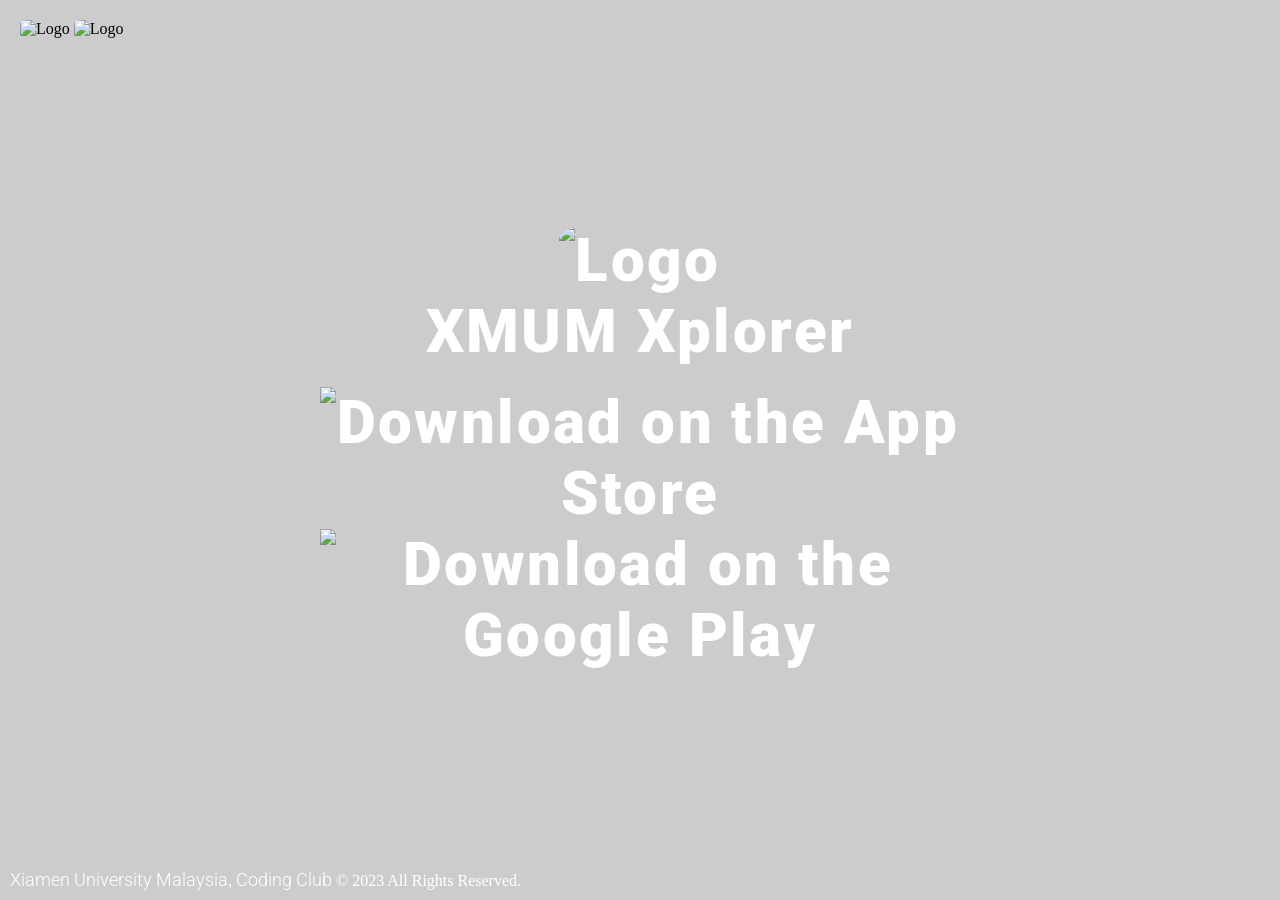
==== index.html @ 5f61244b "1.0.3" ====
<!DOCTYPE html>
<html lang="en">
<head>
    <meta charset="UTF-8">
    <meta name="viewport" content="width=device-width, initial-scale=1.0">
    <meta name="force-rendering" content="webkit"/>
    <meta http-equiv="X-UA-Compatible" content="IE=edge,chrome=1"/>
    <title>XMUM Xplorer | Xiamen University Malaysia Coding Club</title>
    <link rel="stylesheet" href="https://fonts.googleapis.com/css?family=Roboto:100,100i,300,300i,400,400i,500,500i,700,700i,900,900i%7COpen+Sans:400,300,300italic,400italic,600,700,600italic,700italic,800,800italic%7CPacifico" media="all">
    <link rel="apple-touch-icon" sizes="180x180" href="/apple-touch-icon.png">
<link rel="icon" type="image/png" sizes="32x32" href="/favicon-32x32.png">
<link rel="icon" type="image/png" sizes="16x16" href="/favicon-16x16.png">
<link rel="mask-icon" href="/safari-pinned-tab.svg" color="#5bbad5">
<script src="https://unpkg.com/mdui@1.0.0/dist/js/mdui.min.js"></script>
<link rel="stylesheet" href="https://unpkg.com/mdui@1.0.2/dist/css/mdui.min.css"/>
<meta name="msapplication-TileColor" content="#da532c">
<meta name="theme-color" content="#ffffff">
    <style>
        body {
            margin: 0;
            padding: 0;
            overflow: hidden;
        }

        video {
            position: fixed;
            top: 0;
            left: 0;
            width: 100%;
            height: 100%;
            object-fit: cover;
            z-index: -1;
        }

        .overlay {
            position: absolute;
            top: 0;
            left: 0;
            width: 100%;
            height: 100%;
            background: rgba(0, 0, 0, 0.2);
            z-index: 0;
        }

        #title {
            position: absolute;
            top: 25%;
            left: 50%;
            transform: translateX(-50%);
            font-size: 60px;
            background: white;
            background-clip: text;
            -webkit-background-clip: text;
            color: transparent;
            text-align: center;
            z-index: 1;
            font-weight: 900;
            font-family: "Roboto";
            letter-spacing: 0.04em;
        }

        #title #download {
            margin-top: 20px;
        }

        #logo {
            position: absolute;
            top: 20px;
            left: 20px;
            z-index: 1;
        }

        #logo img {
            max-height: 100px;
            border-radius: 20%;
        }

        #appicon {
            text-align: center;
            z-index: 1;
            max-width: 200px;
            border-radius: 20%;
        }

        #footer {
            position: absolute;
            bottom: 10px;
            left: 10px;
            z-index: 1;
            color: white;
        }
        #progress-container {
            position: fixed;
            top: 0;
            left: 0;
            width: 100%;
            height: 5px;
            background-color: #333;
            z-index: 9999;
        }

        #progress-bar {
            height: 100%;
            width: 0;
            background-color: #0077ff;
            transition: width 0.3s;
        }

        .download-button {
            height: 90px;
        }

        a {
            text-decoration: none;
            color: white;
            font-family: "Roboto";
            font-size: 18px;
            font-weight: 300;
        }

        #loading {
            position: fixed;
            top: 0;
            left: 0;
            width: 100%;
            height: 100%;
            z-index:9999;
            background-color: #333;
            display: flex;
            justify-content: center;
            align-items: center;
        }

        .spinner {
            width: 40px;
            height: 40px;
            border-radius: 50%;
            border: 5px solid #fff;
            border-top-color: transparent;
            animation: spin 1s ease-in-out infinite;
        }

        @keyframes spin {
            0% {
                transform: rotate(0deg);
            }
            100% {
                transform: rotate(360deg);
            }

        }

        @media (max-width: 768px) {
            #title {
                font-size: 30px;
            }

            #logo {
                display: flex;
                flex-direction: row;
                align-items: center;
                margin-bottom: 20px;
            }

            #logo img {
                max-height: 40px !important;
            }

            #privacy-link {
                font-size: 20px;
            }

            #appicon {
                max-width: 150px;
            }

            #download {
                margin-top: 10px;
            }

            .download-button {
                height: 60px;
                margin-top: 10px;
            }

            #footer {
                font-size: 12px;
            }

            a {
                font-size: 12px;
            }
        }

        .dialog {
            display: none;
            position: fixed;
            top: 0;
            left: 0;
            z-index: 9999;
            width: 100%;
            height: 100%;
            overflow: auto;
            background-color: rgba(0, 0, 0, 0.5);
            opacity: 0;
            transition: opacity 0.3s;
            justify-content: center;
            align-items: center;

        }

        .dialog__overlay {
            position: absolute;
            top: 0;
            left: 0;
            z-index: 1;
            width: 100%;
            height: 100%;
            background-color: rgba(0, 0, 0, 0.5);
        }

        .dialog__content {
            position: relative;
            z-index: 2;
            margin: 10% auto;
            padding: 20px;
            width: 80%;
            max-width: 500px;
            background: #fff;
            border-radius: 3px;
        }

        .dialog__header {
            margin-bottom: 20px;
        }

        .dialog__title {
            margin: 0;
            font-size: 30px;
            font-weight: 400;
        }

        .dialog__body {
            margin: 0;
            font-size: 16px;
            font-weight: 300;
        }

        .dialog__footer {
            margin-top: 20px;
        }

        .action {
            display: inline-block;
            padding: 0 20px;
            height: 40px;
            line-height: 40px;
            font-size: 14px;
            font-weight: 400;
            color: #fff;
            background: #0077ff;
            border-radius: 3px;
            cursor: pointer;
        }

        .action:hover {
            background: #0066cc;
        }

        .action:active {
            background: #0055aa;
        }

        .action + .action {
            margin-left: 10px;
        }

        @media (max-width: 768px) {
            .dialog__content {
                margin: 20px;
                padding: 10px;
                width: auto;
            }

            .dialog__title {
                font-size: 20px;
            }

            .dialog__body {
                font-size: 14px;
            }

            .action {
                height: 30px;
                line-height: 30px;
                font-size: 12px;
            }
        }


    </style>
</head>
<body>
    <div id="progress-container">
        <div id="progress-bar"></div>
    </div>
    <div id="loading">
        <div class="spinner">
            </div>
    </div>
    <video autoplay loop playsinline muted id="background-video" >
        <source src="https://cdn.discordapp.com/attachments/414226069713977348/1166367158369009704/1.mp4" type="video/mp4">
        Your browser does not support the video tag.
    </video>
    <div class="overlay"></div>
    <div id="logo">
        <img src="https://i.mji.rip/2023/10/24/eb3799ed6bc7e0260d7d9d4d59fea697.png" alt="Logo" style="max-height: 83px;">
        <img src="https://www.xmu.edu.my/_upload/tpl/08/9f/2207/template2207/htmlRes/xxde_022.png" alt="Logo">
    </div>
    <div id="title">
    <img id="appicon" src="https://i.mji.rip/2023/10/24/46d70b51f71d08b98a2f5e148af74d97.png" alt="Logo">
    <br>
        XMUM Xplorer
        <div id="download">
                <img class="download-button" src="https://i.mji.rip/2023/10/24/7ae7439926233d2243f535d3ba2e035b.png" alt="Download on the App Store" onclick="window.location.href='https://apps.apple.com/us/app/xmum-xplorer/id6467762211'" style="cursor: pointer;">
                <img class="download-button" src="https://i.mji.rip/2023/10/24/1dbc60dceaea08483d99d8ffe81730d6.png" alt="Download on the Google Play" onclick="window.location.href='https://raw.githubusercontent.com/MINISTRY-of-CODES/App-Publish/main/XMUM%20Xplorer%201.0.3.apk'" style="cursor: pointer;">
        </div>
    </div>
    <div id="footer">
        <a href="https://www.xmu.edu.my/" target="_blank">Xiamen University Malaysia</a>, <a href="https://www.mocd.cc" target="_blank">Coding Club</a> &copy; 2023 All Rights Reserved.
        <br>
    </div>

<!-- <div class="dialog" id="dialog">
    <div class="dialog__overlay"></div>
    <div class="dialog__content">
        <div class="dialog__header">
            <div class="dialog__title">XMUM Xplorer 1.0</div>
        </div>
        <div class="dialog__body">
            <p>这是第一个公开版本，处于公开测试阶段。以下为提前告知：</p>
            <p>1. FeedBack 反馈功能暂未开启</p>
            <p>2. 课程讨论区部分还有少许未完成部分</p>
            <div class="mdui-divider"></div>
            <p>This is the first public version, which is in the public test stage. The following is a pre-notification:</p>
            <p>1. The FeedBack function is not yet enabled</p>
            <p>2. There are still a few unfinished parts in the course discussion area</p>
        </div>
        <div class="dialog__footer">
            <button class="action" onclick="closeDialog()">OK</button>
        </div>
    </div>
</div> -->

    <script>

    function openDialog() {
        var dialog = document.getElementById('dialog');
        dialog.style.display = 'flex';
        setTimeout(() => {
            dialog.style.opacity = 1;
        }, 100);
    }
    function closeDialog() { 
        dialog.style.display = 'none';
    }

        function checkImagesLoaded() {
            const images = document.querySelectorAll('img');
            let loadedCount = 0;
            
            images.forEach((image) => {
                if (image.complete) {
                    console.log('image loaded');
                    loadedCount++;
                } else {
                    image.addEventListener('load', () => {
                        loadedCount++;
                        // 当所有图片都加载完毕时
                        if (loadedCount === images.length) {
                            document.body.style.overflow = 'auto';
                            document.getElementById('progress-container').style.display = 'none';
                            // 隐藏加载动画
                            document.getElementById('loading').style.display = 'none';
                            // 弹出对话框，点击按钮
                            // openDialog();
                        }
                    });
                }
            });
            
            if (loadedCount === 0) {
                document.body.style.overflow = 'auto';
                document.getElementById('progress-container').style.display = 'none';
                document.getElementById('loading').style.display = 'none';
                //openDialog();
            }
            if (loadedCount === images.length) {
                document.body.style.overflow = 'auto';
                document.getElementById('progress-container').style.display = 'none';
                document.getElementById('loading').style.display = 'none';
               //openDialog();
            }
        }

        // 在页面加载时运行图片加载检查
        window.addEventListener('load', checkImagesLoaded);

        // 其余 JavaScript 代码保持不变
        const video = document.getElementById('background-video');
        const progressBar = document.getElementById('progress-bar');

        video.addEventListener('loadedmetadata', function () {
            const duration = video.duration;
            progressBar.style.width = '100%';
            setTimeout(() => {
                progressBar.style.opacity = 0;
            }, 500);
        });
    </script>
</body>
</html>
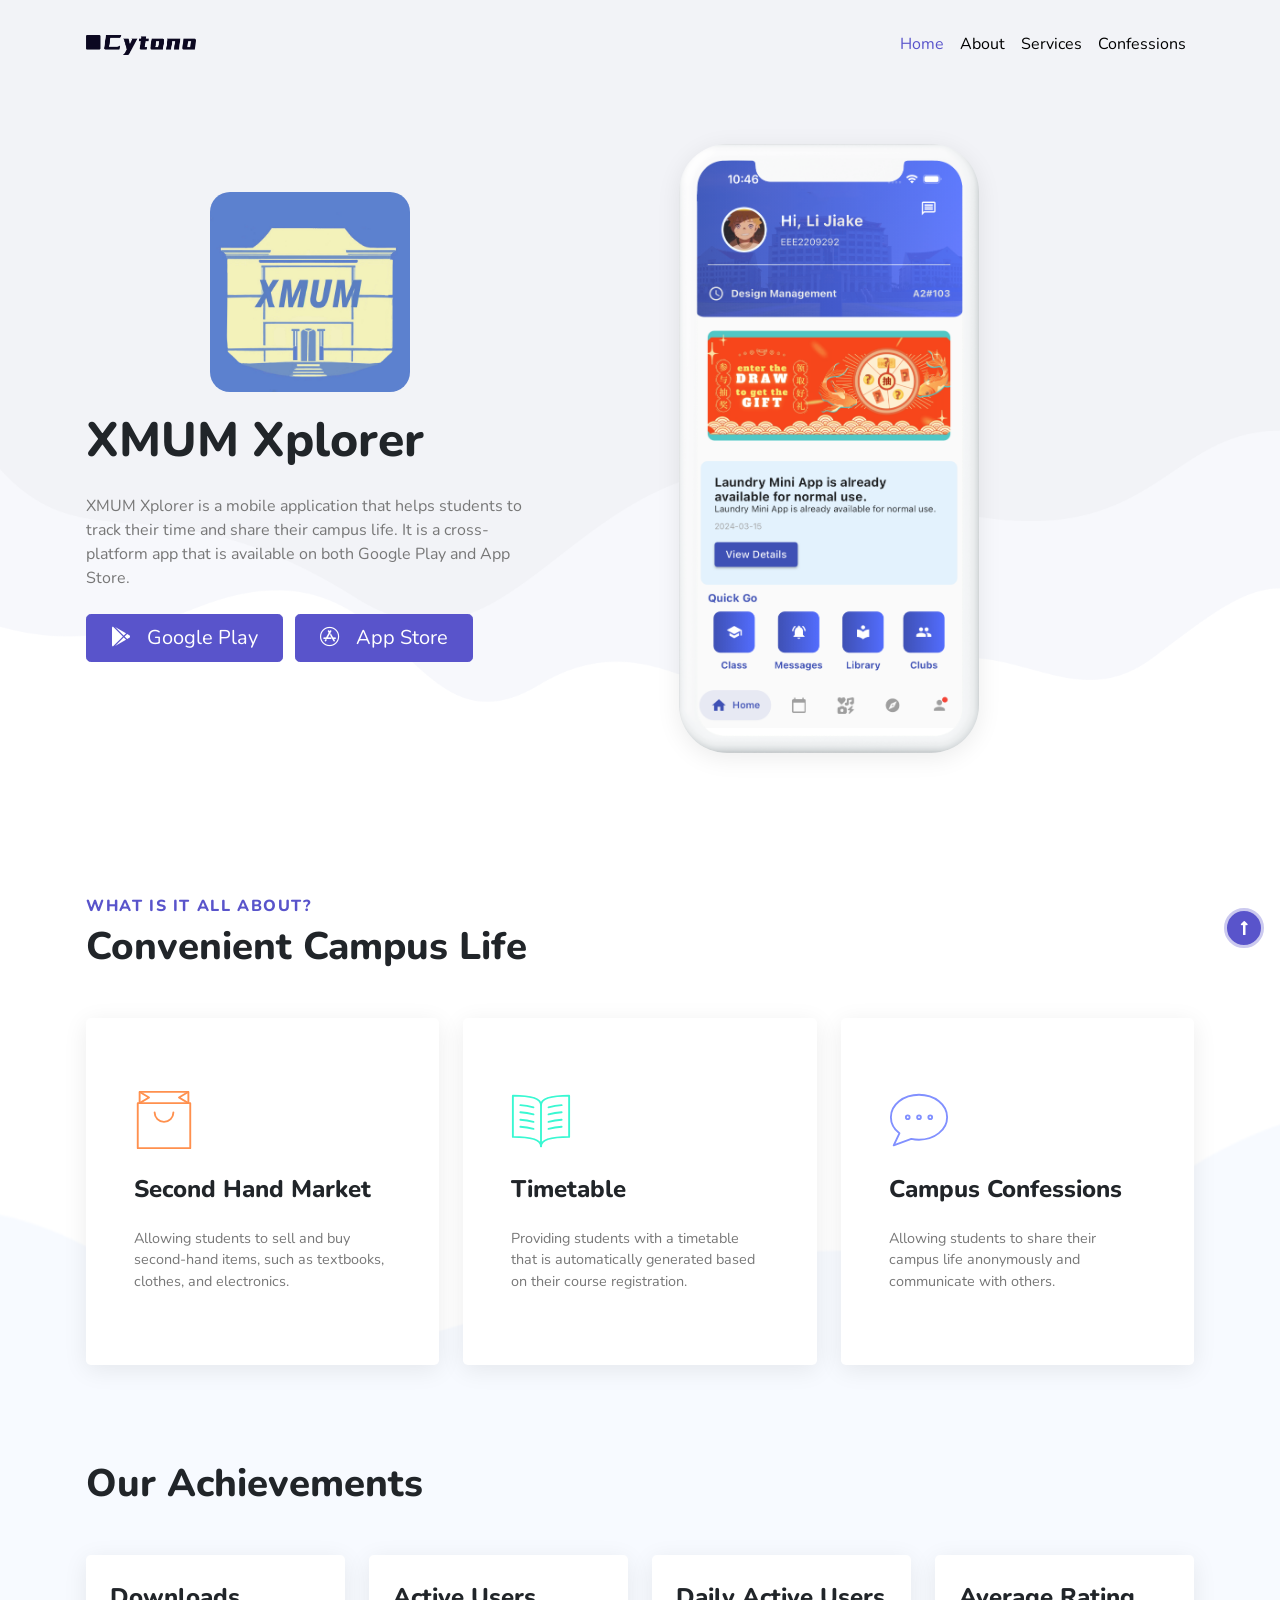
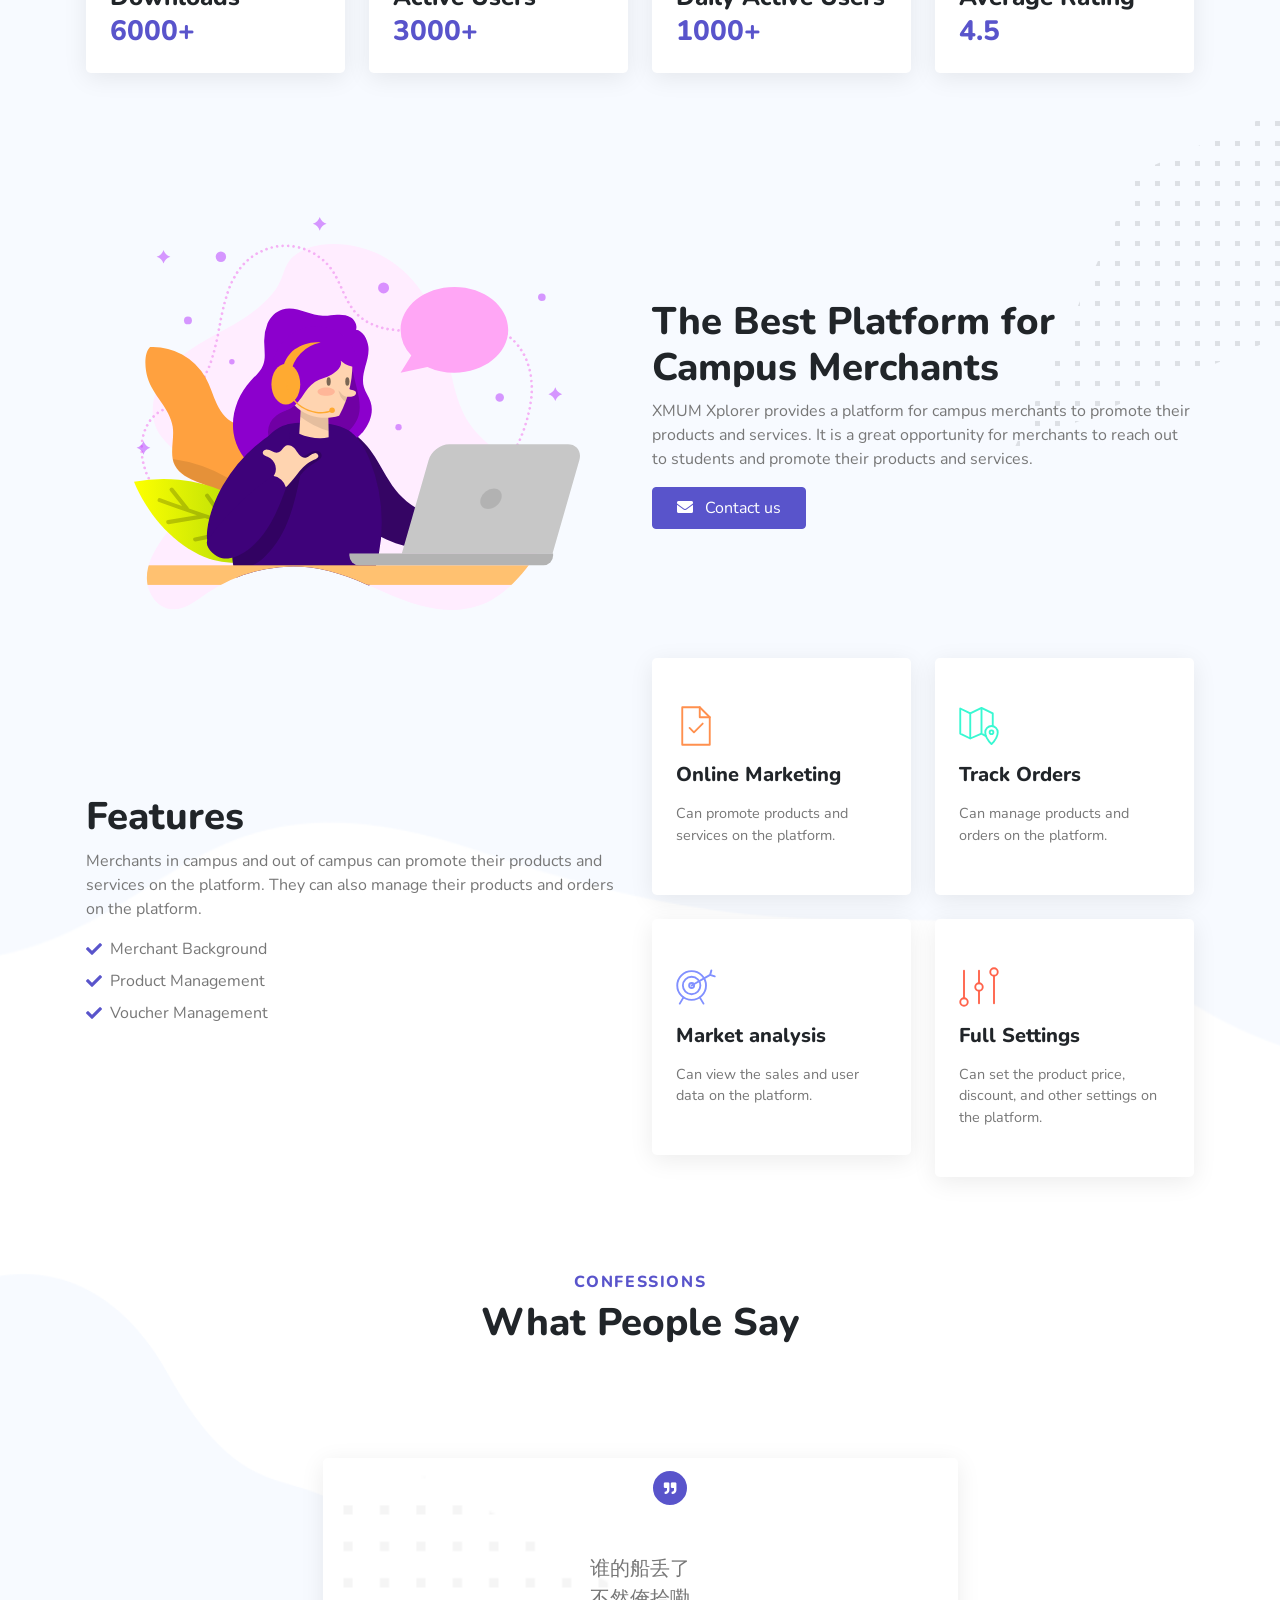
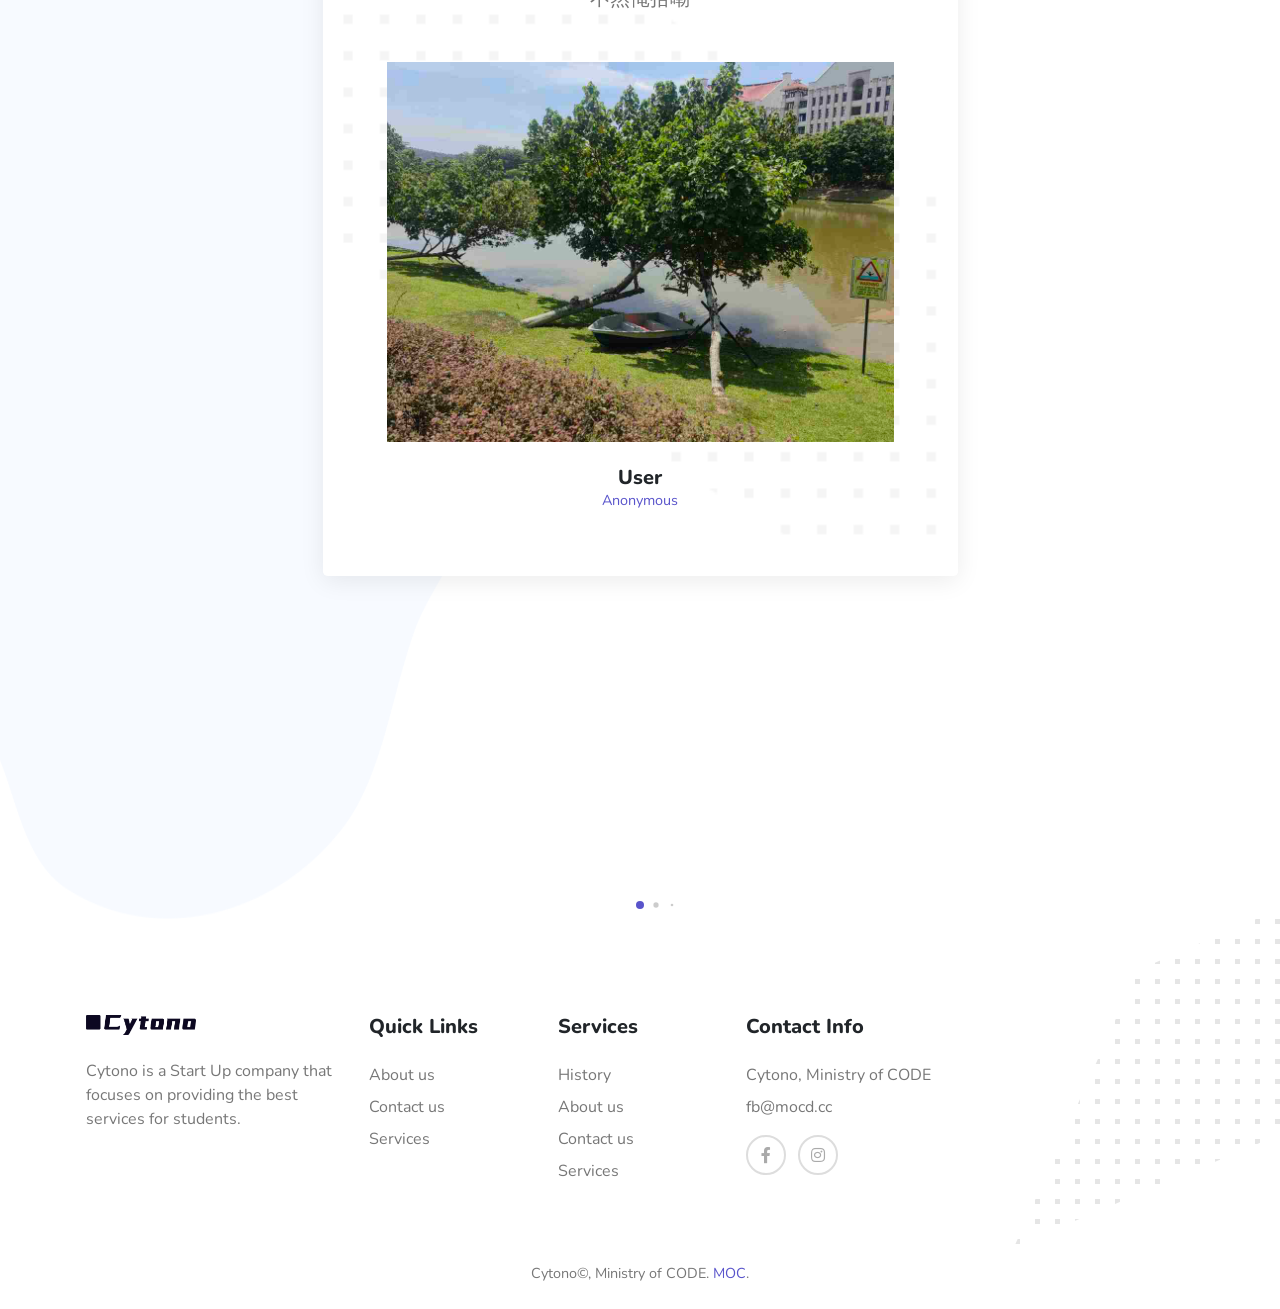
==== commit dd914186: "new" ====
--- a/index.html
+++ b/index.html
@@ -1,422 +1,438 @@
 <!DOCTYPE html>
-<html lang="en">
-<head>
-    <meta charset="UTF-8">
-    <meta name="viewport" content="width=device-width, initial-scale=1.0">
-    <meta name="force-rendering" content="webkit"/>
-    <meta http-equiv="X-UA-Compatible" content="IE=edge,chrome=1"/>
-    <title>XMUM Xplorer | Xiamen University Malaysia Coding Club</title>
-    <link rel="stylesheet" href="https://fonts.googleapis.com/css?family=Roboto:100,100i,300,300i,400,400i,500,500i,700,700i,900,900i%7COpen+Sans:400,300,300italic,400italic,600,700,600italic,700italic,800,800italic%7CPacifico" media="all">
-    <link rel="apple-touch-icon" sizes="180x180" href="/apple-touch-icon.png">
-<link rel="icon" type="image/png" sizes="32x32" href="/favicon-32x32.png">
-<link rel="icon" type="image/png" sizes="16x16" href="/favicon-16x16.png">
-<link rel="mask-icon" href="/safari-pinned-tab.svg" color="#5bbad5">
-<script src="https://unpkg.com/mdui@1.0.0/dist/js/mdui.min.js"></script>
-<link rel="stylesheet" href="https://unpkg.com/mdui@1.0.2/dist/css/mdui.min.css"/>
-<meta name="msapplication-TileColor" content="#da532c">
-<meta name="theme-color" content="#ffffff">
-    <style>
-        body {
-            margin: 0;
-            padding: 0;
-            overflow: hidden;
-        }
-
-        video {
-            position: fixed;
-            top: 0;
-            left: 0;
-            width: 100%;
-            height: 100%;
-            object-fit: cover;
-            z-index: -1;
-        }
-
-        .overlay {
-            position: absolute;
-            top: 0;
-            left: 0;
-            width: 100%;
-            height: 100%;
-            background: rgba(0, 0, 0, 0.2);
-            z-index: 0;
-        }
-
-        #title {
-            position: absolute;
-            top: 25%;
-            left: 50%;
-            transform: translateX(-50%);
-            font-size: 60px;
-            background: white;
-            background-clip: text;
-            -webkit-background-clip: text;
-            color: transparent;
-            text-align: center;
-            z-index: 1;
-            font-weight: 900;
-            font-family: "Roboto";
-            letter-spacing: 0.04em;
-        }
-
-        #title #download {
-            margin-top: 20px;
-        }
-
-        #logo {
-            position: absolute;
-            top: 20px;
-            left: 20px;
-            z-index: 1;
-        }
-
-        #logo img {
-            max-height: 100px;
-            border-radius: 20%;
-        }
-
-        #appicon {
-            text-align: center;
-            z-index: 1;
-            max-width: 200px;
-            border-radius: 20%;
-        }
-
-        #footer {
-            position: absolute;
-            bottom: 10px;
-            left: 10px;
-            z-index: 1;
-            color: white;
-        }
-        #progress-container {
-            position: fixed;
-            top: 0;
-            left: 0;
-            width: 100%;
-            height: 5px;
-            background-color: #333;
-            z-index: 9999;
-        }
-
-        #progress-bar {
-            height: 100%;
-            width: 0;
-            background-color: #0077ff;
-            transition: width 0.3s;
-        }
-
-        .download-button {
-            height: 90px;
-        }
-
-        a {
-            text-decoration: none;
-            color: white;
-            font-family: "Roboto";
-            font-size: 18px;
-            font-weight: 300;
-        }
-
-        #loading {
-            position: fixed;
-            top: 0;
-            left: 0;
-            width: 100%;
-            height: 100%;
-            z-index:9999;
-            background-color: #333;
-            display: flex;
-            justify-content: center;
-            align-items: center;
-        }
-
-        .spinner {
-            width: 40px;
-            height: 40px;
-            border-radius: 50%;
-            border: 5px solid #fff;
-            border-top-color: transparent;
-            animation: spin 1s ease-in-out infinite;
-        }
-
-        @keyframes spin {
-            0% {
-                transform: rotate(0deg);
-            }
-            100% {
-                transform: rotate(360deg);
-            }
-
-        }
-
-        @media (max-width: 768px) {
-            #title {
-                font-size: 30px;
-            }
-
-            #logo {
-                display: flex;
-                flex-direction: row;
-                align-items: center;
-                margin-bottom: 20px;
-            }
-
-            #logo img {
-                max-height: 40px !important;
-            }
-
-            #privacy-link {
-                font-size: 20px;
-            }
-
-            #appicon {
-                max-width: 150px;
-            }
-
-            #download {
-                margin-top: 10px;
-            }
-
-            .download-button {
-                height: 60px;
-                margin-top: 10px;
-            }
-
-            #footer {
-                font-size: 12px;
-            }
-
-            a {
-                font-size: 12px;
-            }
-        }
-
-        .dialog {
-            display: none;
-            position: fixed;
-            top: 0;
-            left: 0;
-            z-index: 9999;
-            width: 100%;
-            height: 100%;
-            overflow: auto;
-            background-color: rgba(0, 0, 0, 0.5);
-            opacity: 0;
-            transition: opacity 0.3s;
-            justify-content: center;
-            align-items: center;
-
-        }
-
-        .dialog__overlay {
-            position: absolute;
-            top: 0;
-            left: 0;
-            z-index: 1;
-            width: 100%;
-            height: 100%;
-            background-color: rgba(0, 0, 0, 0.5);
-        }
-
-        .dialog__content {
-            position: relative;
-            z-index: 2;
-            margin: 10% auto;
-            padding: 20px;
-            width: 80%;
-            max-width: 500px;
-            background: #fff;
-            border-radius: 3px;
-        }
-
-        .dialog__header {
-            margin-bottom: 20px;
-        }
-
-        .dialog__title {
-            margin: 0;
-            font-size: 30px;
-            font-weight: 400;
-        }
-
-        .dialog__body {
-            margin: 0;
-            font-size: 16px;
-            font-weight: 300;
-        }
-
-        .dialog__footer {
-            margin-top: 20px;
-        }
-
-        .action {
-            display: inline-block;
-            padding: 0 20px;
-            height: 40px;
-            line-height: 40px;
-            font-size: 14px;
-            font-weight: 400;
-            color: #fff;
-            background: #0077ff;
-            border-radius: 3px;
-            cursor: pointer;
-        }
-
-        .action:hover {
-            background: #0066cc;
-        }
-
-        .action:active {
-            background: #0055aa;
-        }
-
-        .action + .action {
-            margin-left: 10px;
-        }
-
-        @media (max-width: 768px) {
-            .dialog__content {
-                margin: 20px;
-                padding: 10px;
-                width: auto;
-            }
-
-            .dialog__title {
-                font-size: 20px;
-            }
-
-            .dialog__body {
-                font-size: 14px;
-            }
-
-            .action {
-                height: 30px;
-                line-height: 30px;
-                font-size: 12px;
-            }
-        }
-
-
-    </style>
-</head>
-<body>
-    <div id="progress-container">
-        <div id="progress-bar"></div>
-    </div>
-    <div id="loading">
-        <div class="spinner">
-            </div>
-    </div>
-    <video autoplay loop playsinline muted id="background-video" >
-        <source src="https://cdn.discordapp.com/attachments/414226069713977348/1166367158369009704/1.mp4" type="video/mp4">
-        Your browser does not support the video tag.
-    </video>
-    <div class="overlay"></div>
-    <div id="logo">
-        <img src="https://i.mji.rip/2023/10/24/eb3799ed6bc7e0260d7d9d4d59fea697.png" alt="Logo" style="max-height: 83px;">
-        <img src="https://www.xmu.edu.my/_upload/tpl/08/9f/2207/template2207/htmlRes/xxde_022.png" alt="Logo">
-    </div>
-    <div id="title">
-    <img id="appicon" src="https://i.mji.rip/2023/10/24/46d70b51f71d08b98a2f5e148af74d97.png" alt="Logo">
-    <br>
-        XMUM Xplorer
-        <div id="download">
-                <img class="download-button" src="https://i.mji.rip/2023/10/24/7ae7439926233d2243f535d3ba2e035b.png" alt="Download on the App Store" onclick="window.location.href='https://apps.apple.com/us/app/xmum-xplorer/id6467762211'" style="cursor: pointer;">
-                <img class="download-button" src="https://i.mji.rip/2023/10/24/1dbc60dceaea08483d99d8ffe81730d6.png" alt="Download on the Google Play" onclick="window.location.href='https://raw.githubusercontent.com/MINISTRY-of-CODES/App-Publish/main/XMUM%20Xplorer%201.0.3.apk'" style="cursor: pointer;">
-        </div>
-    </div>
-    <div id="footer">
-        <a href="https://www.xmu.edu.my/" target="_blank">Xiamen University Malaysia</a>, <a href="https://www.mocd.cc" target="_blank">Coding Club</a> &copy; 2023 All Rights Reserved.
-        <br>
-    </div>
-
-<!-- <div class="dialog" id="dialog">
-    <div class="dialog__overlay"></div>
-    <div class="dialog__content">
-        <div class="dialog__header">
-            <div class="dialog__title">XMUM Xplorer 1.0</div>
-        </div>
-        <div class="dialog__body">
-            <p>这是第一个公开版本，处于公开测试阶段。以下为提前告知：</p>
-            <p>1. FeedBack 反馈功能暂未开启</p>
-            <p>2. 课程讨论区部分还有少许未完成部分</p>
-            <div class="mdui-divider"></div>
-            <p>This is the first public version, which is in the public test stage. The following is a pre-notification:</p>
-            <p>1. The FeedBack function is not yet enabled</p>
-            <p>2. There are still a few unfinished parts in the course discussion area</p>
-        </div>
-        <div class="dialog__footer">
-            <button class="action" onclick="closeDialog()">OK</button>
-        </div>
-    </div>
-</div> -->
-
+<html>
+  <head>
+    <meta charset="utf-8">
+    <meta http-equiv="X-UA-Compatible" content="IE=edge">
+    <title>Nova | Bootstrap app landing</title>
+    <meta name="description" content="">
+    <meta name="viewport" content="width=device-width, initial-scale=1">
+    <meta name="robots" content="all,follow">
+    <!-- Swiper slider-->
+    <link rel="stylesheet" href="vendor/swiper/swiper-bundle.min.css">
+    <!-- Modal Video-->
+    <link rel="stylesheet" href="vendor/modal-video/css/modal-video.min.css">
+    <!-- Google fonts-->
+    <link rel="stylesheet" href="https://fonts.googleapis.com/css?family=Nunito:400,600,800&amp;display=swap">
+    <!-- Device Mockup-->
+    <link rel="stylesheet" href="css/device-mockups.css">
+    <!-- theme stylesheet-->
+    <link rel="stylesheet" href="css/style.default.css" id="theme-stylesheet">
+    <!-- Custom stylesheet - for your changes-->
+    <link rel="stylesheet" href="css/custom.css">
+    <!-- Favicon-->
+    <link rel="shortcut icon" href="img/favicon.png">
+  </head>
+  <body>
+    <!-- navbar-->
+    <header class="header">
+      <nav class="navbar navbar-light navbar-expand-lg fixed-top" id="navbar">
+        <div class="container"><a class="navbar-brand" href="index.html"><img src="images/cytono_logo.png" alt="" width="110"></a>
+          <button class="navbar-toggler navbar-toggler-end" type="button" data-bs-toggle="collapse" data-bs-target="#navbarSupportedContent" aria-controls="navbarSupportedContent" aria-expanded="false" aria-label="Toggle navigation"><i class="fas fa-bars"></i></button>
+          <div class="collapse navbar-collapse" id="navbarSupportedContent">
+            <ul class="navbar-nav ms-auto">
+              <li class="nav-item"><a class="nav-link link-scroll active" href="#hero">Home <span class="sr-only">(current)</span></a></li>
+              <li class="nav-item"><a class="nav-link link-scroll" href="#about">About</a></li>
+              <li class="nav-item"><a class="nav-link link-scroll" href="#services">Services</a></li>
+              <li class="nav-item"><a class="nav-link link-scroll" href="#confessions">
+                Confessions
+              </a></li>
+            </ul>
+          </div>
+        </div>
+      </nav>
+    </header>
+    <!-- Hero Section-->
+    <section class="hero bg-top py-5" id="hero" style="background: url(img/banner-4.png) no-repeat; background-size: 100% 80%">
+      <div class="container py-5">
+        <div class="row py-5">
+          <div class="col-lg-5 py-5">
+            <div class="text-center" style="margin-bottom: 20px;">
+              <img class="img-fluid" src="images/logo.png" alt="" style="border-radius: 10%; max-width: 200px;">
+            </div>
+            <h1>XMUM Xplorer</h1>
+            <p class="my-4 text-muted">
+              XMUM Xplorer is a mobile application that helps students to track their time and share their campus life. It is a cross-platform app that is available on both Google Play and App Store.
+            </p>
+            <ul class="list-inline mb-0">
+              <li class="list-inline-item mb-2 mb-lg-0"><a class="btn btn-primary btn-lg px-4" href="https://play.google.com/store/apps/details?id=app.xmum.xplorer.xmum_xplorer"> <i class="fab fa-google-play me-3"></i>Google Play</a></li>
+              <li class="list-inline-item"><a class="btn btn-primary btn-lg px-4" href="https://apps.apple.com/us/app/xmum-xplorer/id6467762211"> <i class="fab fa-app-store me-3"></i>App Store</a></li>
+            </ul>
+          </div>
+          <div class="col-lg-6 ml-auto">
+            <div class="device-wrapper mx-auto">
+              <div class="device shadow" data-device="iPhoneX" data-orientation="portrait" data-color="black">
+                <div class="screen"><img class="img-fluid" src="images/screen.png" alt=""></div>
+              </div>
+            </div>
+          </div>
+        </div>
+      </div>
+    </section>
+    <section class="bg-center py-0" id="about" style="background: url(img/service-bg.svg) no-repeat; background-size: cover">
+      <section class="about py-0">
+        <div class="container">
+          <p class="h6 text-uppercase text-primary">What is it all about?</p>
+          <h2 class="mb-5">
+            Convenient Campus Life 
+          </h2>
+          <div class="row pb-5 gy-4">
+            <div class="col-lg-4 col-md-6">
+              <!-- Services Item-->
+              <div class="card border-0 shadow rounded-lg py-4 text-start">
+                <div class="card-body p-5">
+                  <svg class="svg-icon svg-icon-light" style="width:60px;height:60px;color:#ff904e">
+                    <use xlink:href="#retail-bag-1"> </use>
+                  </svg>
+                  <h3 class="h4 my-4">
+                    Second Hand Market
+                  </h3>
+                  <p class="text-sm text-muted mb-0">
+                    Allowing students to sell and buy second-hand items, such as textbooks, clothes, and electronics.
+                  </p>
+                </div>
+              </div>
+            </div>
+            <div class="col-lg-4 col-md-6">
+              <!-- Services Item-->
+              <div class="card border-0 shadow rounded-lg py-4 text-start">
+                <div class="card-body p-5">
+                  <svg class="svg-icon svg-icon-light" style="width:60px;height:60px;color:#39f8d2">
+                    <use xlink:href="#news-1"> </use>
+                  </svg>
+                  <h3 class="h4 my-4">
+                    Timetable
+                  </h3>
+                  <p class="text-sm text-muted mb-0">
+                    Providing students with a timetable that is automatically generated based on their course registration.
+                  </p>
+                </div>
+              </div>
+            </div>
+            <div class="col-lg-4 col-md-6">
+              <!-- Services Item-->
+              <div class="card border-0 shadow rounded-lg py-4 text-start">
+                <div class="card-body p-5">
+                  <svg class="svg-icon svg-icon-light" style="width:60px;height:60px;color:#8190ff">
+                    <use xlink:href="#chat-bubble-1"> </use>
+                  </svg>
+                  <h3 class="h4 my-4">
+                    Campus Confessions
+                  </h3>
+                  <p class="text-sm text-muted mb-0">
+                    Allowing students to share their campus life anonymously and communicate with others.
+                  </p>
+                </div>
+              </div>
+            </div>
+          </div>
+        </div>
+      </section>
+      <!-- 下载量和使用人数 -->
+      <section id="users-data" class="py-5">
+        <!-- 四个卡片 -->
+        <div class="container">
+          <h2 class="mb-5">
+            Our Achievements
+          </h2>
+          <div class="row">
+            <div class="col-lg-3 col-md-6">
+              <div class="card border-0 shadow rounded-lg text-start">
+                <div class="card-body p-4">
+                  <h3 class="h4 my-1">
+                    Downloads
+                  </h3>
+                  <h3 class="mb-0 text-primary">
+                    6000+
+                  </h3>
+                </div>
+              </div>
+            </div>
+            <div class="col-lg-3 col-md-6">
+              <div class="card border-0 shadow rounded-lg text-start">
+                <div class="card-body p-4">
+                  <h3 class="h4 my-1">
+                    Active Users
+                  </h3>
+                  <h3 class="mb-0 text-primary">
+                    3000+
+                  </h3>
+                </div>
+              </div>
+            </div>
+            <div class="col-lg-3 col-md-6">
+              <div class="card border-0 shadow rounded-lg text-start">
+                <div class="card-body p-4">
+                  <h3 class="h4 my-1">
+                    Daily Active Users
+                  </h3>
+                  <h3 class="mb-0 text-primary">
+                    1000+
+                  </h3>
+                </div>
+              </div>
+            </div>
+            <div class="col-lg-3 col-md-6">
+              <div class="card border-0 shadow rounded-lg text-start">
+                <div class="card-body p-4">
+                  <h3 class="h4 my-1">
+                    Average Rating
+                  </h3>
+                  <h3 class="mb-0 text-primary">
+                    4.5
+                  </h3>
+                </div>
+              </div>
+            </div>
+          </div>  
+          </div>
+      </section>
+      <section class="with-pattern-1 py-5" id="services">
+        <div class="container py-5">
+          <div class="row align-items-center mb-5 gy-5">
+            <div class="col-lg-6"><img class="img-fluid w-100 px-lg-5" src="img/objects.svg" alt=""></div>
+            <div class="col-lg-6">
+              <h2>
+                The Best Platform for Campus Merchants
+              </h2>
+              <p class="text-muted">
+                XMUM Xplorer provides a platform for campus merchants to promote their products and services. It is a great opportunity for merchants to reach out to students and promote their products and services.
+              </p>
+              <!-- 跳转到邮件 -->
+              <button class="btn btn-primary" type="button" onclick="location.href='mailto:fb@mocd.cc'">
+                <i class="fas fa-envelope me-2"></i>
+                Contact us
+              </button>
+            </div>
+          </div>
+          <div class="row align-items-center gy-5">
+            <div class="col-lg-6">
+              <h2>
+                Features
+              </h2>
+              <p class="text-muted">
+                <!-- 商家的 -->
+                Merchants in campus and out of campus can promote their products and services on the platform. They can also manage their products and orders on the platform.
+              </p>
+              <ul class="list-check">
+                <li class="text-muted mb-2">
+                  Merchant Background
+                </li>
+                <li class="text-muted mb-2">
+                  Product Management
+                </li>
+                <li class="text-muted mb-2">
+                  Voucher Management
+                </li>
+              </ul>
+            </div>
+            <div class="col-lg-6">
+              <div class="row gy-4">
+                <div class="col-lg-6 col-sm-6">
+                  <!-- Services Item-->
+                  <div class="card border-0 shadow rounded-lg text-start px-2">
+                    <div class="card-body px py-5">
+                      <svg class="svg-icon" style="width:40px;height:40px;color:#ff904e">
+                        <use xlink:href="#document-saved-1"> </use>
+                      </svg>
+                      <h3 class="h5 my-3">Online Marketing</h3>
+                      <p class="text-sm mb-0 text-muted">
+                        Can promote products and services on the platform.
+                      </p>
+                    </div>
+                  </div>
+                </div>
+                <div class="col-lg-6 col-sm-6">
+                  <!-- Services Item-->
+                  <div class="card border-0 shadow rounded-lg text-start px-2">
+                    <div class="card-body px py-5">
+                      <svg class="svg-icon" style="width:40px;height:40px;color:#39f8d2">
+                        <use xlink:href="#map-marker-1"> </use>
+                      </svg>
+                      <h3 class="h5 my-3">Track Orders</h3>
+                      <p class="text-sm mb-0 text-muted">
+                        Can manage products and orders on the platform.
+                      </p>
+                    </div>
+                  </div>
+                </div>
+                <div class="col-lg-6 col-sm-6">
+                  <!-- Services Item-->
+                  <div class="card border-0 shadow rounded-lg text-start px-2">
+                    <div class="card-body px py-5">
+                      <svg class="svg-icon" style="width:40px;height:40px;color:#8190ff">
+                        <use xlink:href="#arrow-target-1"> </use>
+                      </svg>
+                      <h3 class="h5 my-3">Market analysis</h3>
+                      <p class="text-sm mb-0 text-muted">
+                        Can view the sales and user data on the platform.
+                      </p>
+                    </div>
+                  </div>
+                </div>
+                <div class="col-lg-6 col-sm-6">
+                  <!-- Services Item-->
+                  <div class="card border-0 shadow rounded-lg text-start px-2">
+                    <div class="card-body px py-5">
+                      <svg class="svg-icon" style="width:40px;height:40px;color:#ff634b">
+                        <use xlink:href="#sorting-1"> </use>
+                      </svg>
+                      <h3 class="h5 my-3">Full Settings</h3>
+                      <p class="text-sm mb-0 text-muted">
+                        Can set the product price, discount, and other settings on the platform.
+                      </p>
+                    </div>
+                  </div>
+                </div>
+              </div>
+            </div>
+          </div>
+        </div>
+      </section>
+    </section>
+    <section class="p-0" id="confessions" style="background: url(img/testimonials-bg.png) no-repeat; background-size: 40% 100%; background-position: left center">
+      <div class="container text-center">
+        <p class="h6 text-uppercase text-primary">
+          Confessions
+        </p>
+        <h2 class="mb-5">
+          What People Say
+        </h2>
+        <div class="row">
+          <div class="col-lg-8 mx-auto">
+            <div class="swiper testimonials-slider">
+              <div class="swiper-wrapper">
+                <div class="swiper-slide h-auto">
+                  <div class="mx-3 mx-lg-5 my-5 pt-3">
+                    <div class="card shadow rounded-lg px-4 py-5 px-lg-5 with-pattern bg-white border-0">
+                      <div class="card-body index-forward pt-5 rounded-lg">
+                        <div class="testimonial-img"><img class="rounded-circle" src="https://encrypted-tbn0.gstatic.com/images?q=tbn:ANd9GcSXcDUUbMnIpUuQjtdp9uqnfHLFBHKuK1zroke6_ASTbcWwGv13INFWADh7OPMkO_amAlQ&usqp=CAU" alt="" width="100"/></div>
+                        <p class="lead text-muted mb-5">
+                          谁的船丢了<br> 不然俺拾嘞
+                        </p>
+                        <img src="images/confession1.jpg" alt="" class="mb-4" style="width: 100%;">
+                        <h5 class="mb-0">User</h5>
+                        <p class="text-primary mb-0 text-sm">
+                          Anonymous
+                        </p>
+                      </div>
+                    </div>
+                  </div>
+                </div>
+                <div class="swiper-slide h-auto">
+                  <div class="mx-3 mx-lg-5 my-5 pt-3">
+                    <div class="card shadow rounded-lg px-4 py-5 px-lg-5 with-pattern bg-white border-0">
+                      <div class="card-body index-forward pt-5 rounded-lg">
+                        <div class="testimonial-img"><img class="rounded-circle" src="https://encrypted-tbn0.gstatic.com/images?q=tbn:ANd9GcSXcDUUbMnIpUuQjtdp9uqnfHLFBHKuK1zroke6_ASTbcWwGv13INFWADh7OPMkO_amAlQ&usqp=CAU" alt="" width="100"/></div>
+                        <p class="lead text-muted mb-5">
+                          可爱捏 (看保安上下班心情好好
+                        </p>
+                        <img src="images/confession2.jpg" alt="" class="mb-4" style="width: 100%;">
+                        <h5 class="mb-0">
+                          User
+                        </h5>
+                        <p class="text-primary mb-0 text-sm">
+                          Anonymous
+                        </p>
+                      </div>
+                    </div>
+                  </div>
+                </div>
+                <div class="swiper-slide h-auto">
+                  <div class="mx-3 mx-lg-5 my-5 pt-3">
+                    <div class="card shadow rounded-lg px-4 py-5 px-lg-5 with-pattern bg-white border-0">
+                      <div class="card-body index-forward pt-5 rounded-lg">
+                        <div class="testimonial-img"><img class="rounded-circle" src="https://encrypted-tbn0.gstatic.com/images?q=tbn:ANd9GcSXcDUUbMnIpUuQjtdp9uqnfHLFBHKuK1zroke6_ASTbcWwGv13INFWADh7OPMkO_amAlQ&usqp=CAU" alt="" width="100"/></div>
+                        <p class="lead text-muted mb-5">
+                          哇靠 这是哪组cs 做的啊 真的是造福人群 爱了 祝他们人人 4.0
+                        </p>
+                        <img src="images/confession3.jpg" alt="" class="mb-4" style="width: 100%;">
+                        <h5 class="mb-0">
+                          User
+                        </h5>
+                        <p class="text-primary mb-0 text-sm">
+                          Anonymous
+                        </p>
+                      </div>
+                    </div>
+                  </div>
+                </div>
+              </div>
+              <div class="swiper-pagination"></div>
+            </div>
+          </div>
+        </div>
+      </div>
+    </section><a class="scroll-top-btn" id="scrollTop" href="#!"><i class="fas fa-long-arrow-alt-up"></i></a>
+    <footer class="with-pattern-1 position-relative pt-5">
+      <div class="container py-5">
+        <div class="row gy-4">
+          <div class="col-lg-3"><img class="mb-4" src="images/cytono_logo.png" alt="" width="110">
+            <p class="text-muted">
+              Cytono is a Start Up company that focuses on providing the best services for students.
+            </p>
+          </div>
+          <div class="col-lg-2">
+            <h2 class="h5 mb-4">Quick Links</h2>
+            <div class="d-flex">
+              <ul class="list-unstyled d-inline-block me-4 mb-0">
+                <li class="mb-2"><a class="footer-link" href="https://www.cytono.com">About us</a></li>
+                <li class="mb-2"><a class="footer-link" href="mailto:fb@mocd.cc">Contact us</a></li>
+                <li class="mb-2"><a class="footer-link" href="#!">Services</a></li>
+              </ul>
+            </div>
+          </div>
+          <div class="col-lg-2">
+            <h2 class="h5 mb-4">Services</h2>
+            <div class="d-flex">
+              <ul class="list-unstyled me-4 mb-0">
+                <li class="mb-2"><a class="footer-link" href="#!">History</a></li>
+                <li class="mb-2"><a class="footer-link" href="#!">About us</a></li>
+                <li class="mb-2"><a class="footer-link" href="#!">Contact us</a></li>
+                <li class="mb-2"><a class="footer-link" href="#!">Services</a></li>
+              </ul>
+            </div>
+          </div>
+          <div class="col-lg-5">
+            <h2 class="h5 mb-4">Contact Info</h2>
+            <ul class="list-unstyled me-4 mb-3">
+              <li class="mb-2 text-muted">Cytono, Ministry of CODE</li>
+              <li class="mb-2"><a class="footer-link" href="mailto:fb@mocd.cc">
+                fb@mocd.cc
+              </a></li>
+            </ul>
+            <ul class="list-inline mb-0">
+              <li class="list-inline-item"><a class="social-link" href="https://www.facebook.com/xmum.coding.club"><i class="fab fa-facebook-f"></i></a></li>
+              <li class="list-inline-item"><a class="social-link" href="https://www.instagram.com/xmum_codingclub/"><i class="fab fa-instagram"></i></a></li>
+            </ul>
+          </div>
+        </div>
+      </div>
+      <div class="copyrights">       
+        <div class="container text-center py-4">
+          <p class="mb-0 text-muted text-sm">Cytono&copy;, Ministry of CODE. <a target="_blank" href="https://www.mocd.cc">MOC</a>.</p>
+        </div>
+      </div>
+    </footer>
+    <!-- JavaScript files-->
+    <script src="vendor/bootstrap/js/bootstrap.bundle.min.js"></script>
+    <script src="vendor/swiper/swiper-bundle.min.js"></script>
+    <script src="vendor/modal-video/js/modal-video.js"></script>
+    <script src="js/front.js"></script>
     <script>
-
-    function openDialog() {
-        var dialog = document.getElementById('dialog');
-        dialog.style.display = 'flex';
-        setTimeout(() => {
-            dialog.style.opacity = 1;
-        }, 100);
-    }
-    function closeDialog() { 
-        dialog.style.display = 'none';
-    }
-
-        function checkImagesLoaded() {
-            const images = document.querySelectorAll('img');
-            let loadedCount = 0;
-            
-            images.forEach((image) => {
-                if (image.complete) {
-                    console.log('image loaded');
-                    loadedCount++;
-                } else {
-                    image.addEventListener('load', () => {
-                        loadedCount++;
-                        // 当所有图片都加载完毕时
-                        if (loadedCount === images.length) {
-                            document.body.style.overflow = 'auto';
-                            document.getElementById('progress-container').style.display = 'none';
-                            // 隐藏加载动画
-                            document.getElementById('loading').style.display = 'none';
-                            // 弹出对话框，点击按钮
-                            // openDialog();
-                        }
-                    });
-                }
-            });
-            
-            if (loadedCount === 0) {
-                document.body.style.overflow = 'auto';
-                document.getElementById('progress-container').style.display = 'none';
-                document.getElementById('loading').style.display = 'none';
-                //openDialog();
-            }
-            if (loadedCount === images.length) {
-                document.body.style.overflow = 'auto';
-                document.getElementById('progress-container').style.display = 'none';
-                document.getElementById('loading').style.display = 'none';
-               //openDialog();
-            }
-        }
-
-        // 在页面加载时运行图片加载检查
-        window.addEventListener('load', checkImagesLoaded);
-
-        // 其余 JavaScript 代码保持不变
-        const video = document.getElementById('background-video');
-        const progressBar = document.getElementById('progress-bar');
-
-        video.addEventListener('loadedmetadata', function () {
-            const duration = video.duration;
-            progressBar.style.width = '100%';
-            setTimeout(() => {
-                progressBar.style.opacity = 0;
-            }, 500);
-        });
+      function injectSvgSprite(path) {
+          var ajax = new XMLHttpRequest();
+          ajax.open("GET", path, true);
+          ajax.send();
+          ajax.onload = function(e) {
+          var div = document.createElement("div");
+          div.className = 'd-none';
+          div.innerHTML = ajax.responseText;
+          document.body.insertBefore(div, document.body.childNodes[0]);
+          }
+      }
+      injectSvgSprite('icons/orion-svg-sprite.svg'); 
+      
     </script>
-</body>
-</html>
+    <link rel="stylesheet" href="https://use.fontawesome.com/releases/v5.7.1/css/all.css" integrity="sha384-fnmOCqbTlWIlj8LyTjo7mOUStjsKC4pOpQbqyi7RrhN7udi9RwhKkMHpvLbHG9Sr" crossorigin="anonymous">
+  </body>
+</html>
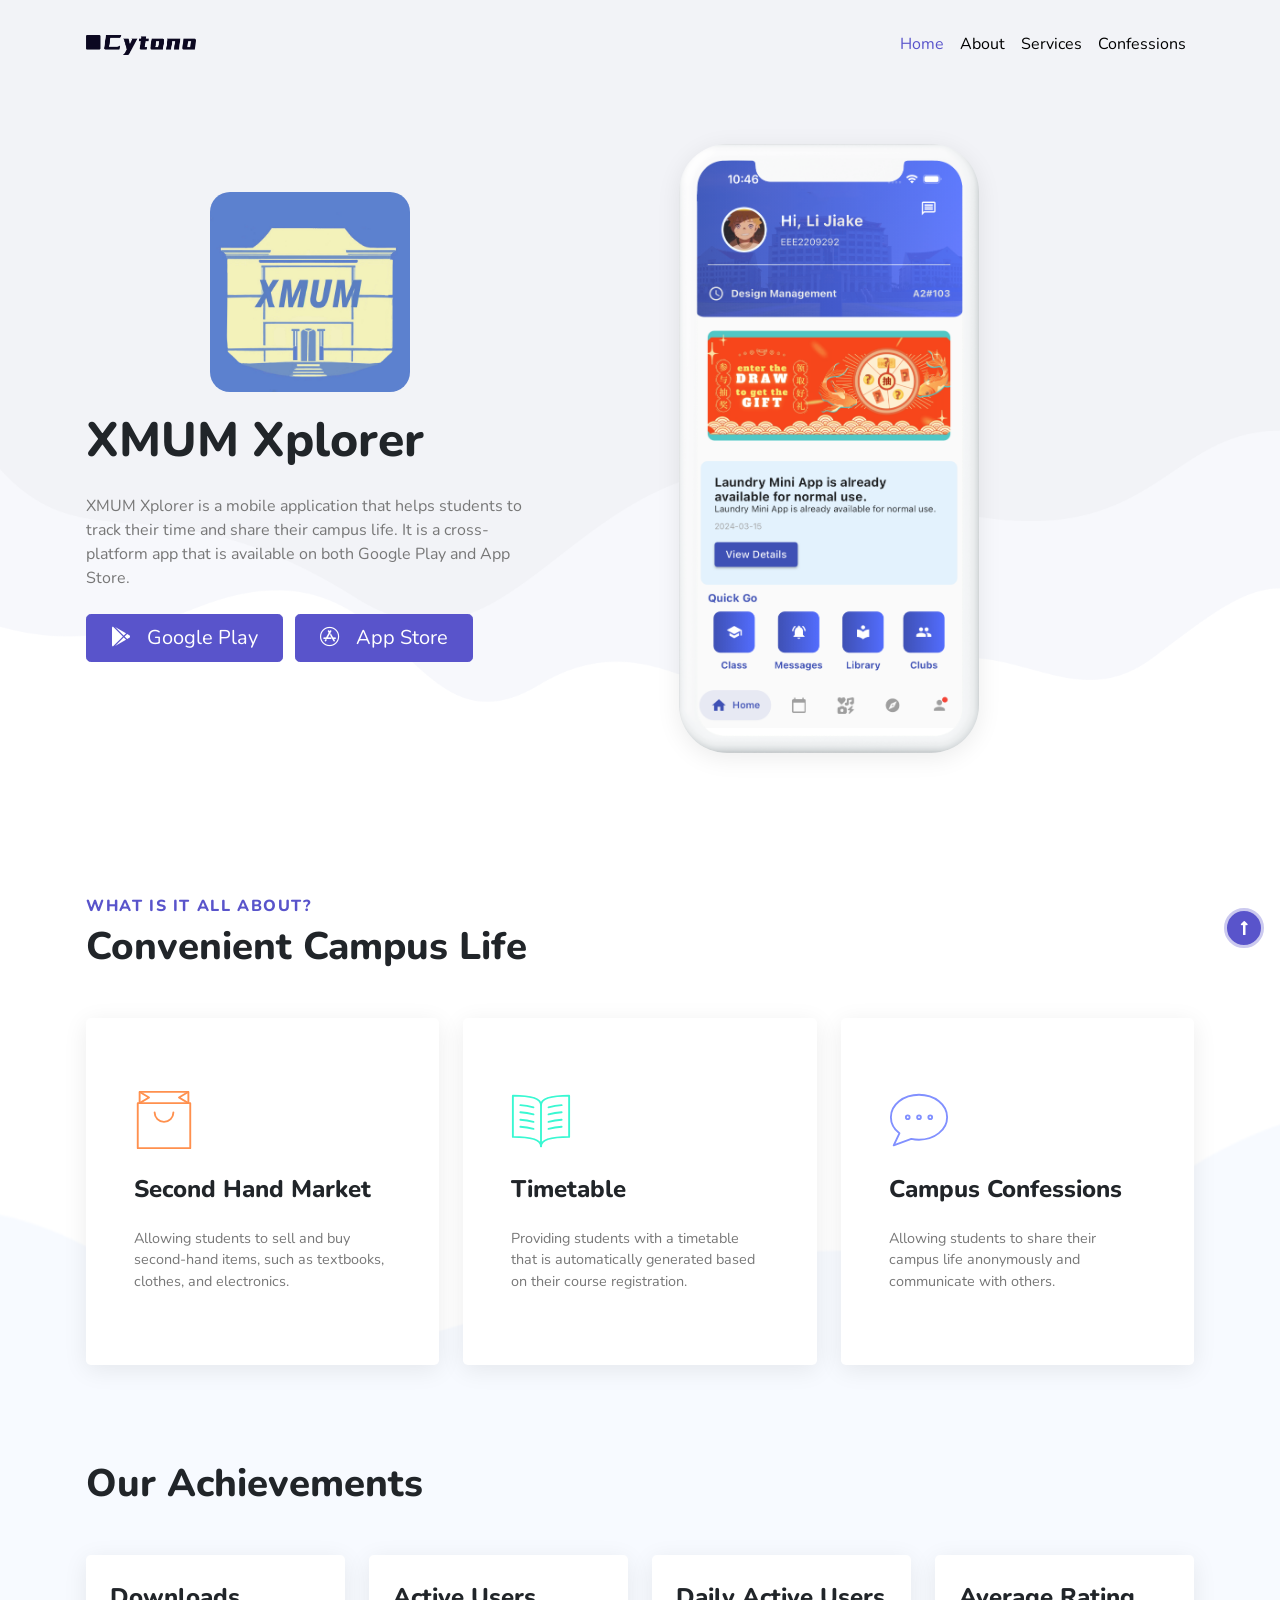
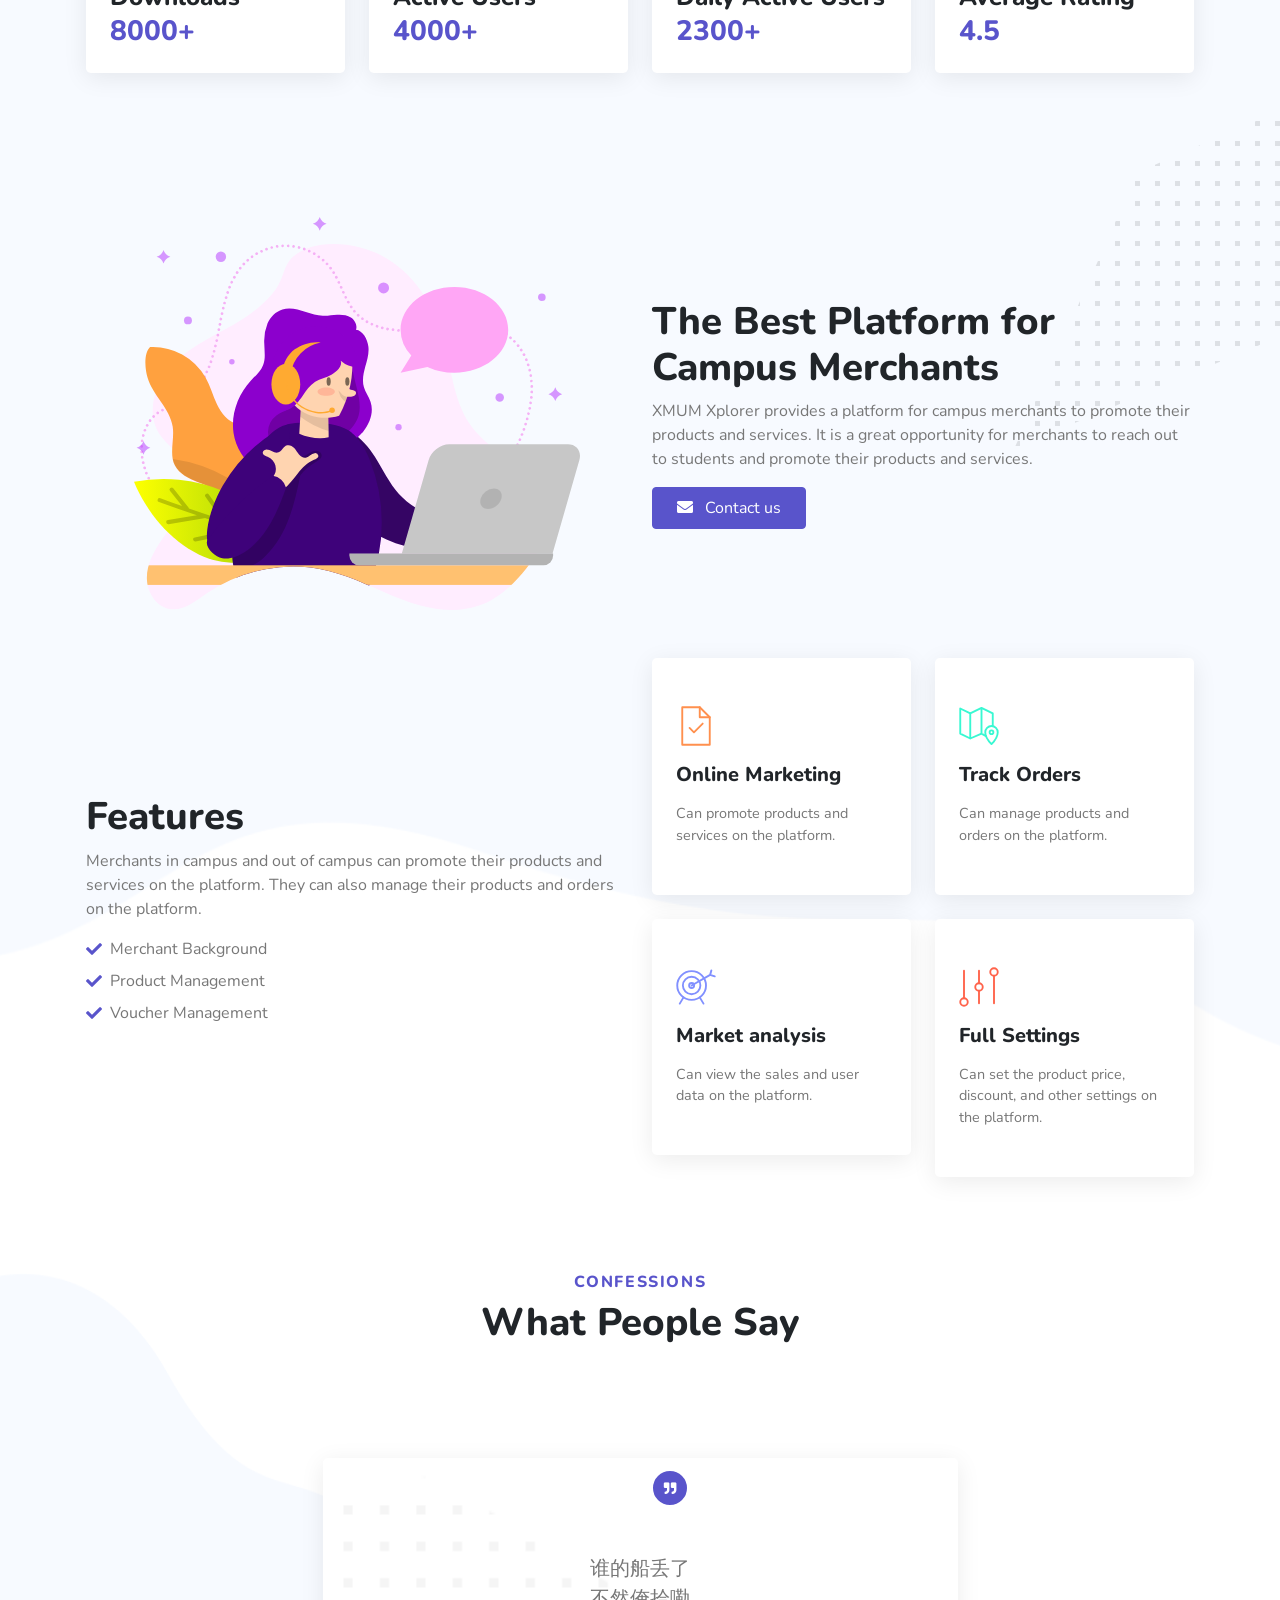
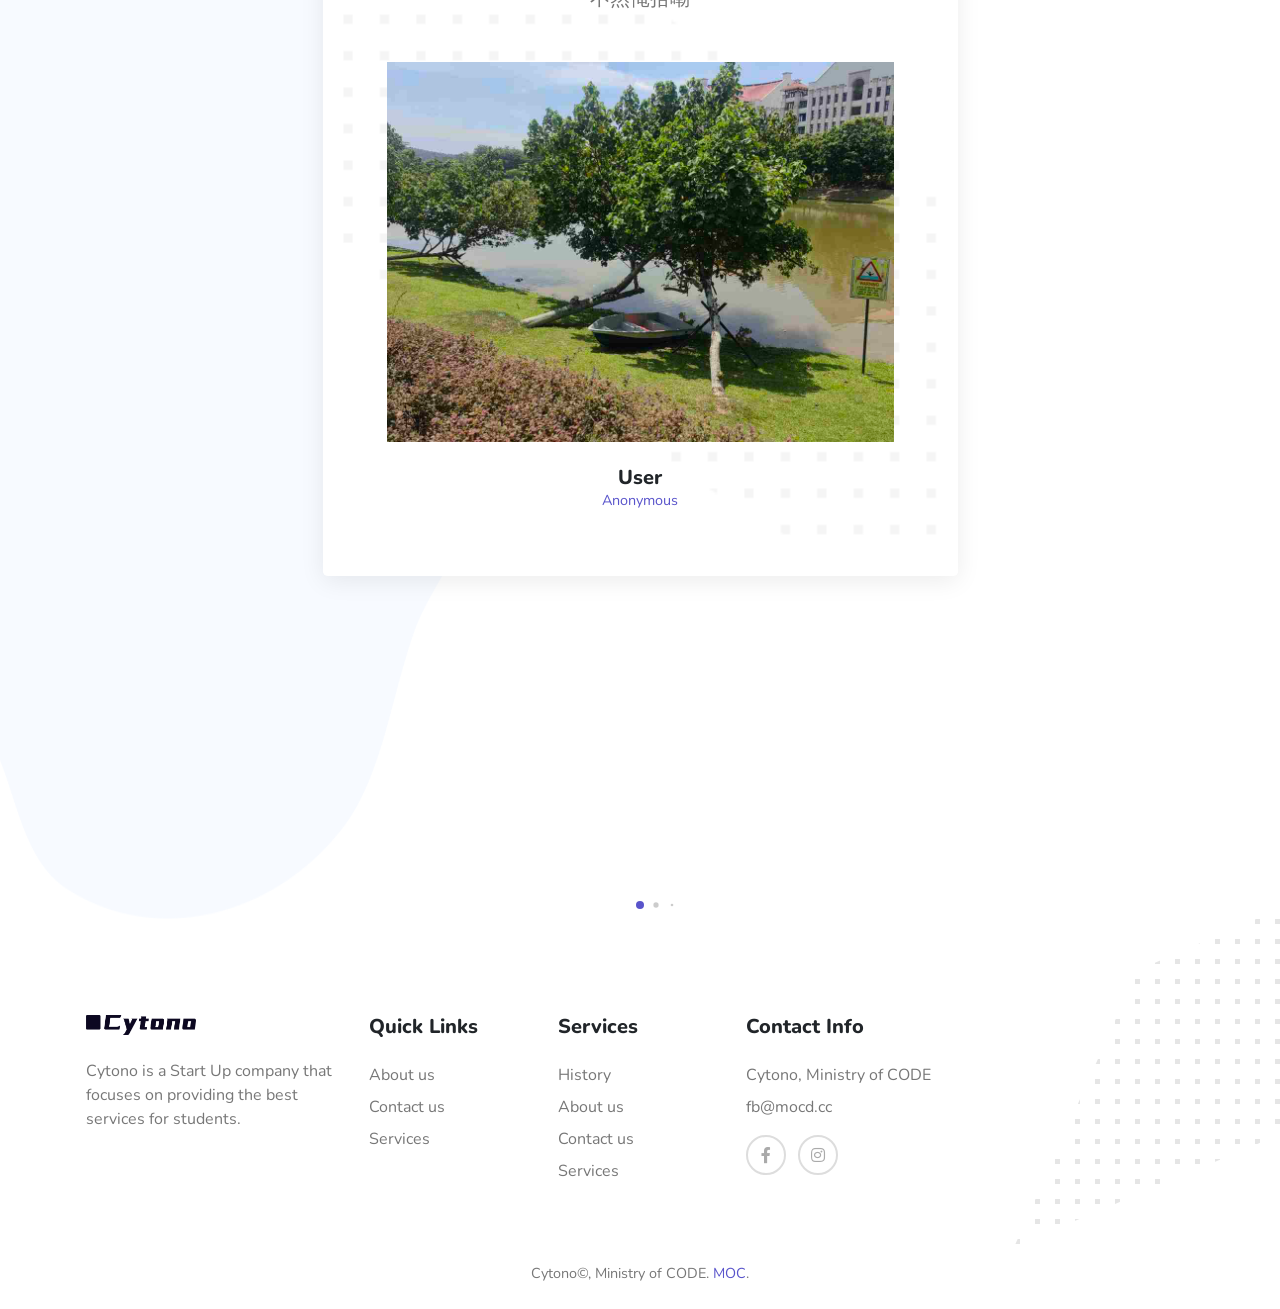
==== commit c8188965: "更新数据" ====
--- a/index.html
+++ b/index.html
@@ -3,23 +3,18 @@
   <head>
     <meta charset="utf-8">
     <meta http-equiv="X-UA-Compatible" content="IE=edge">
-    <title>Nova | Bootstrap app landing</title>
+    <title>
+      XMUM Xplorer | Cytono
+    </title>
     <meta name="description" content="">
     <meta name="viewport" content="width=device-width, initial-scale=1">
     <meta name="robots" content="all,follow">
-    <!-- Swiper slider-->
     <link rel="stylesheet" href="vendor/swiper/swiper-bundle.min.css">
-    <!-- Modal Video-->
     <link rel="stylesheet" href="vendor/modal-video/css/modal-video.min.css">
-    <!-- Google fonts-->
     <link rel="stylesheet" href="https://fonts.googleapis.com/css?family=Nunito:400,600,800&amp;display=swap">
-    <!-- Device Mockup-->
     <link rel="stylesheet" href="css/device-mockups.css">
-    <!-- theme stylesheet-->
     <link rel="stylesheet" href="css/style.default.css" id="theme-stylesheet">
-    <!-- Custom stylesheet - for your changes-->
     <link rel="stylesheet" href="css/custom.css">
-    <!-- Favicon-->
     <link rel="shortcut icon" href="img/favicon.png">
   </head>
   <body>
@@ -142,7 +137,7 @@
                     Downloads
                   </h3>
                   <h3 class="mb-0 text-primary">
-                    6000+
+                    8000+
                   </h3>
                 </div>
               </div>
@@ -154,7 +149,7 @@
                     Active Users
                   </h3>
                   <h3 class="mb-0 text-primary">
-                    3000+
+                    4000+
                   </h3>
                 </div>
               </div>
@@ -166,7 +161,7 @@
                     Daily Active Users
                   </h3>
                   <h3 class="mb-0 text-primary">
-                    1000+
+                    2300+
                   </h3>
                 </div>
               </div>
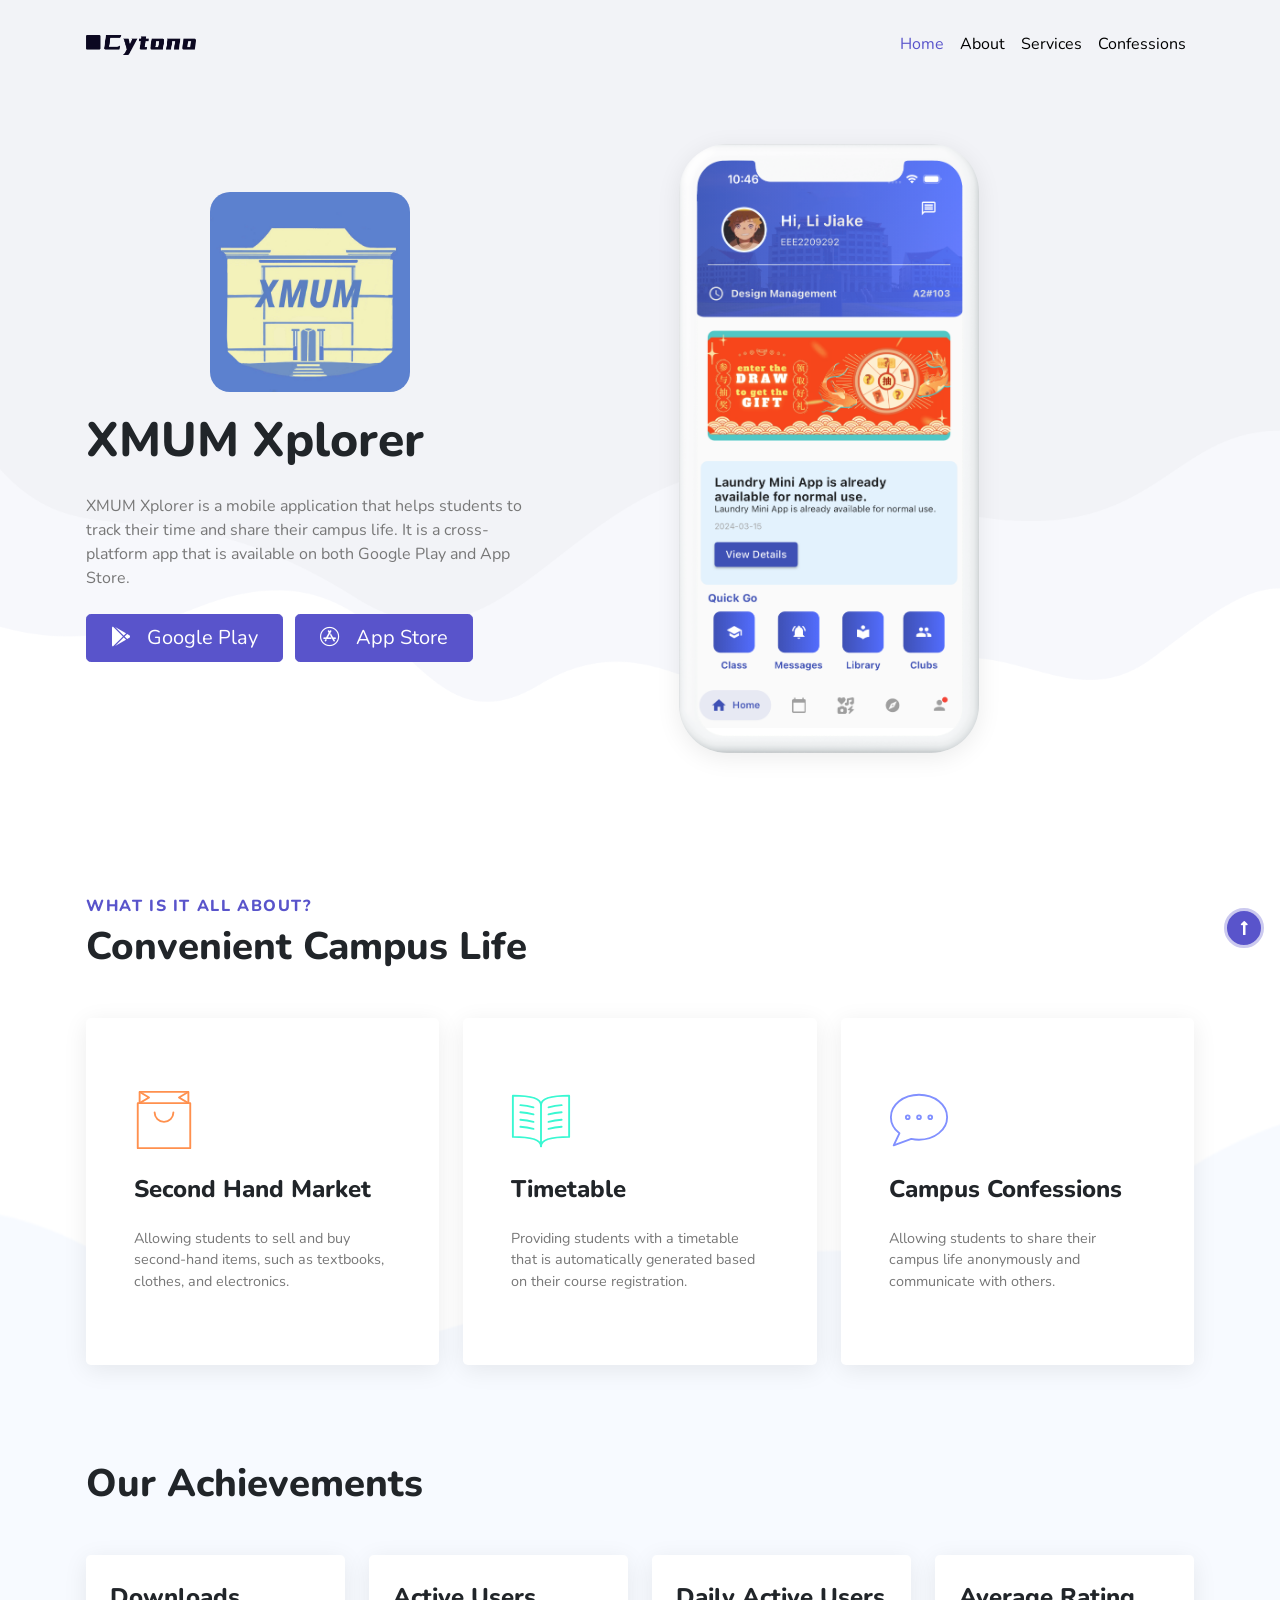
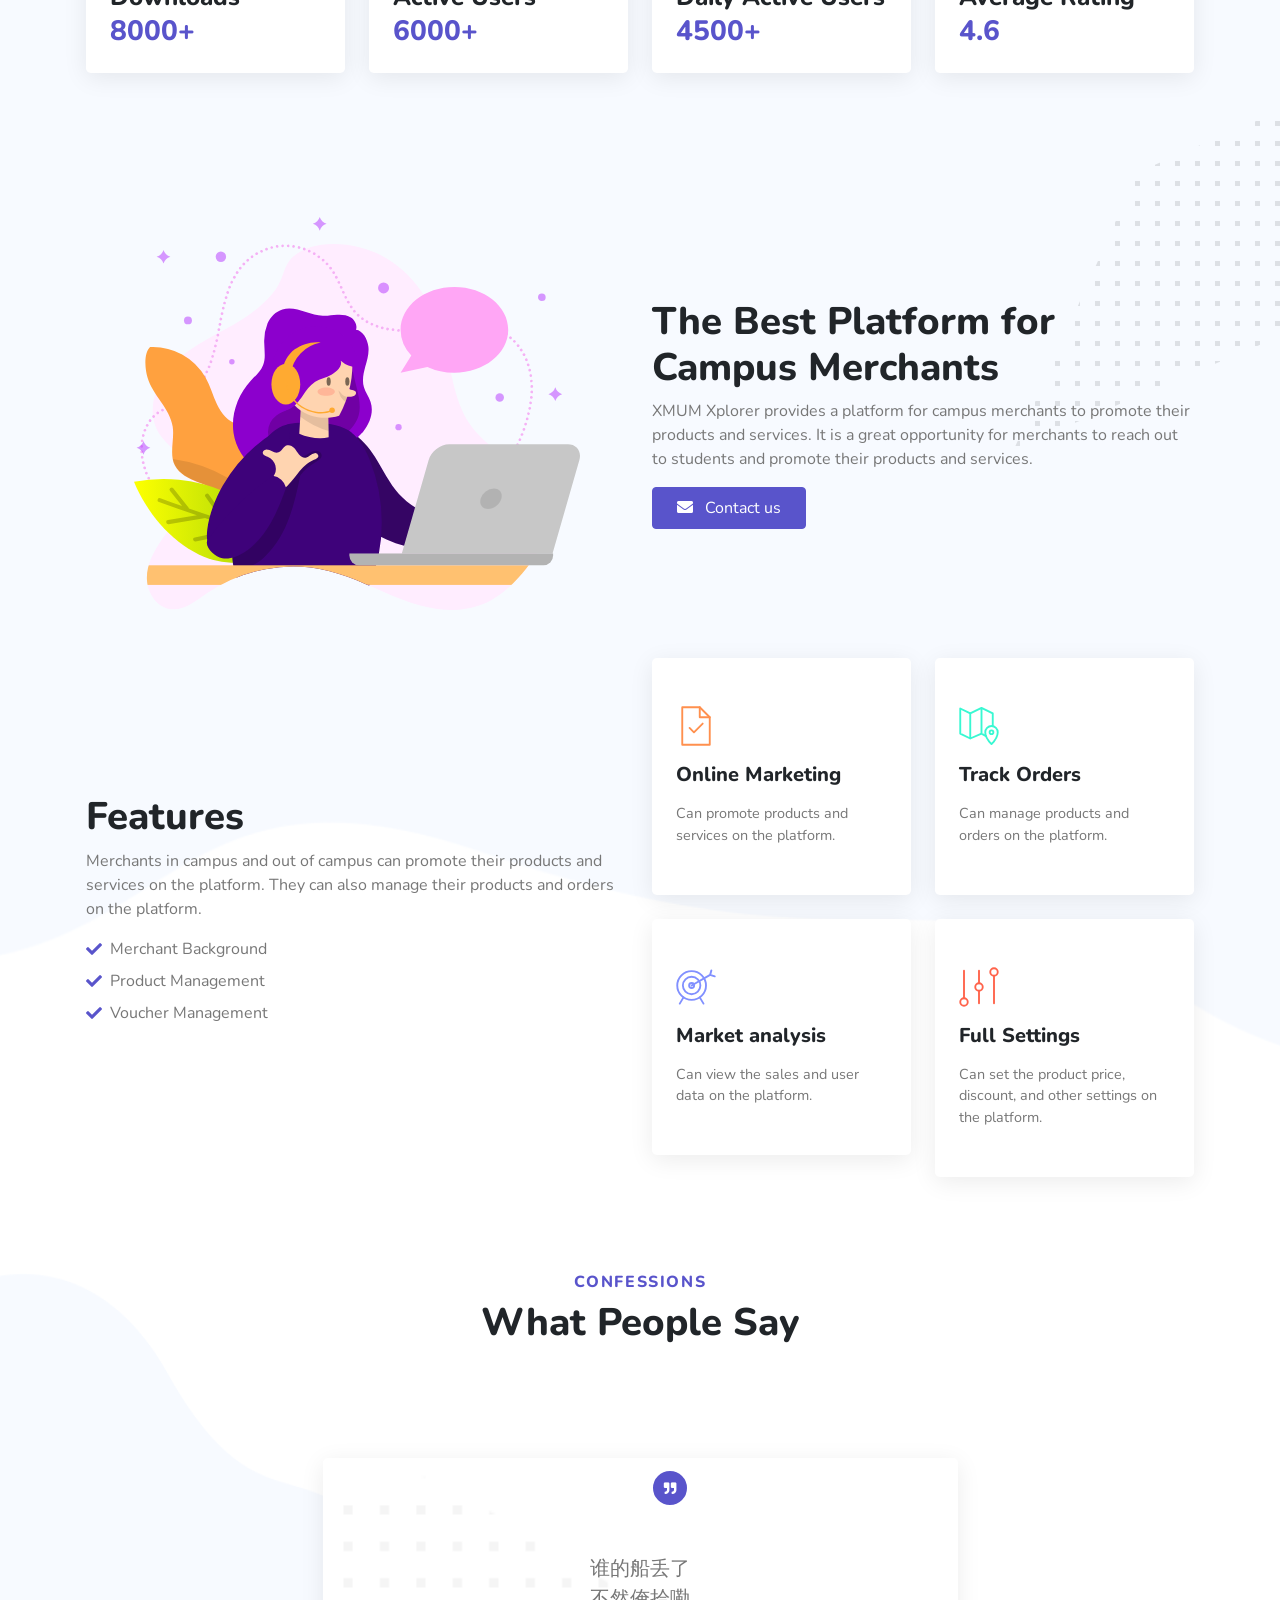
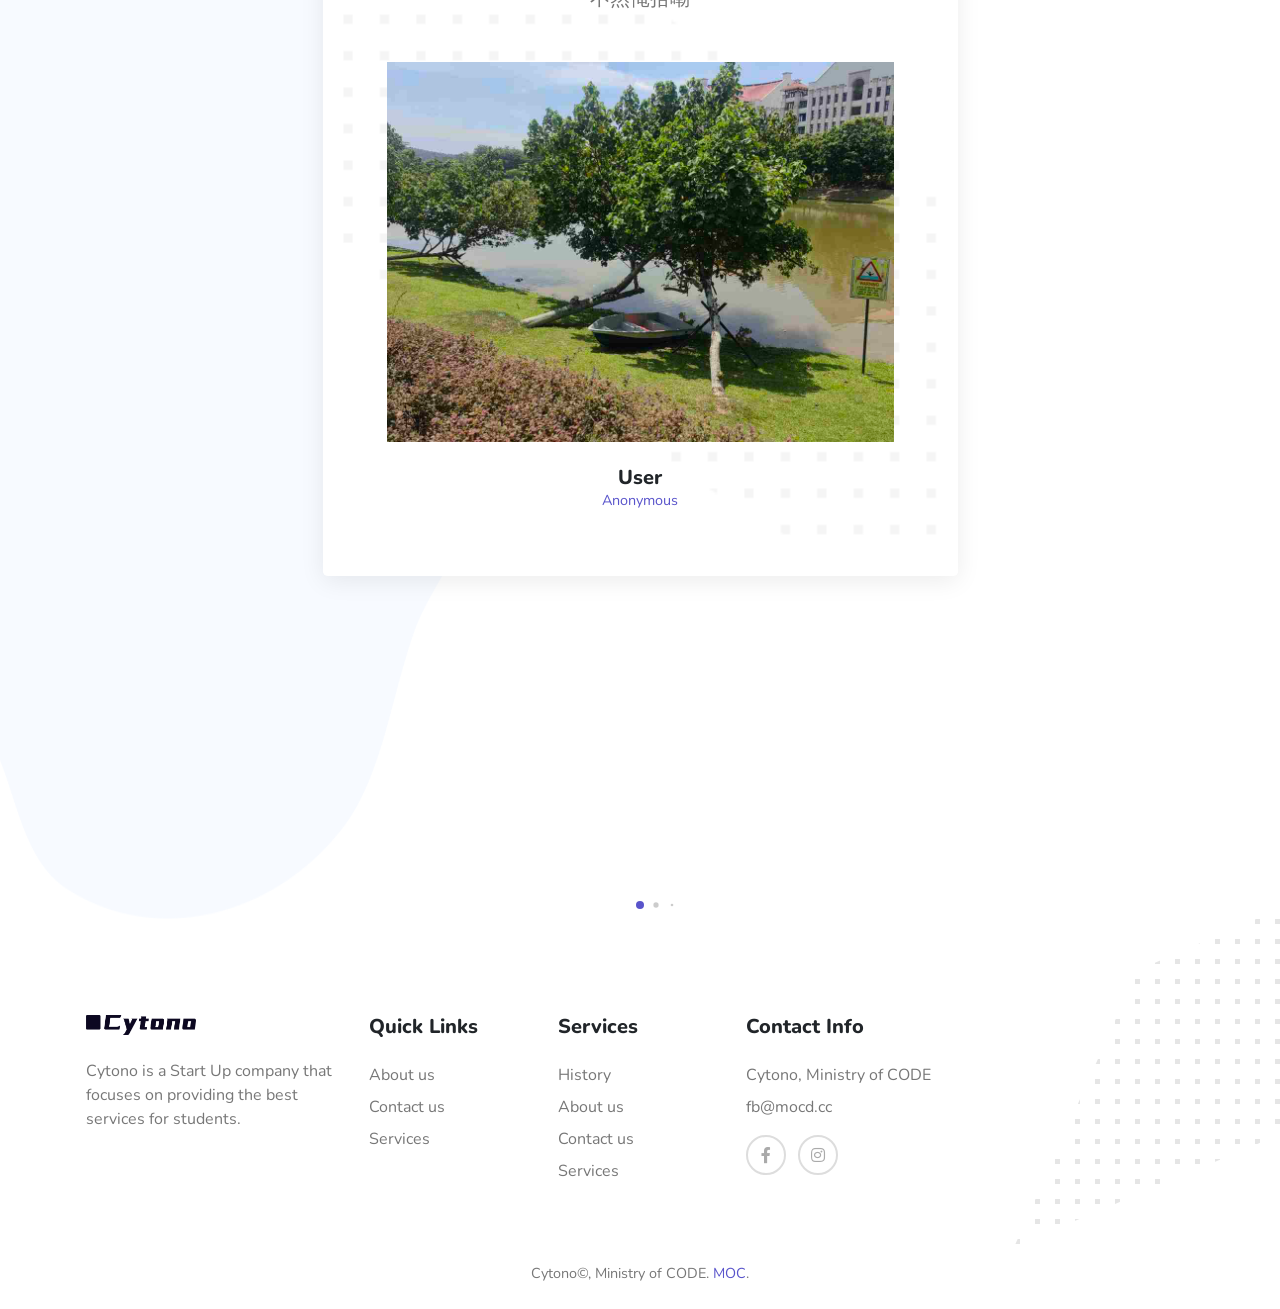
==== commit 48497882: "更新数据" ====
--- a/index.html
+++ b/index.html
@@ -149,7 +149,7 @@
                     Active Users
                   </h3>
                   <h3 class="mb-0 text-primary">
-                    4000+
+                    6000+
                   </h3>
                 </div>
               </div>
@@ -161,7 +161,7 @@
                     Daily Active Users
                   </h3>
                   <h3 class="mb-0 text-primary">
-                    2300+
+                    4500+
                   </h3>
                 </div>
               </div>
@@ -173,7 +173,7 @@
                     Average Rating
                   </h3>
                   <h3 class="mb-0 text-primary">
-                    4.5
+                    4.6
                   </h3>
                 </div>
               </div>
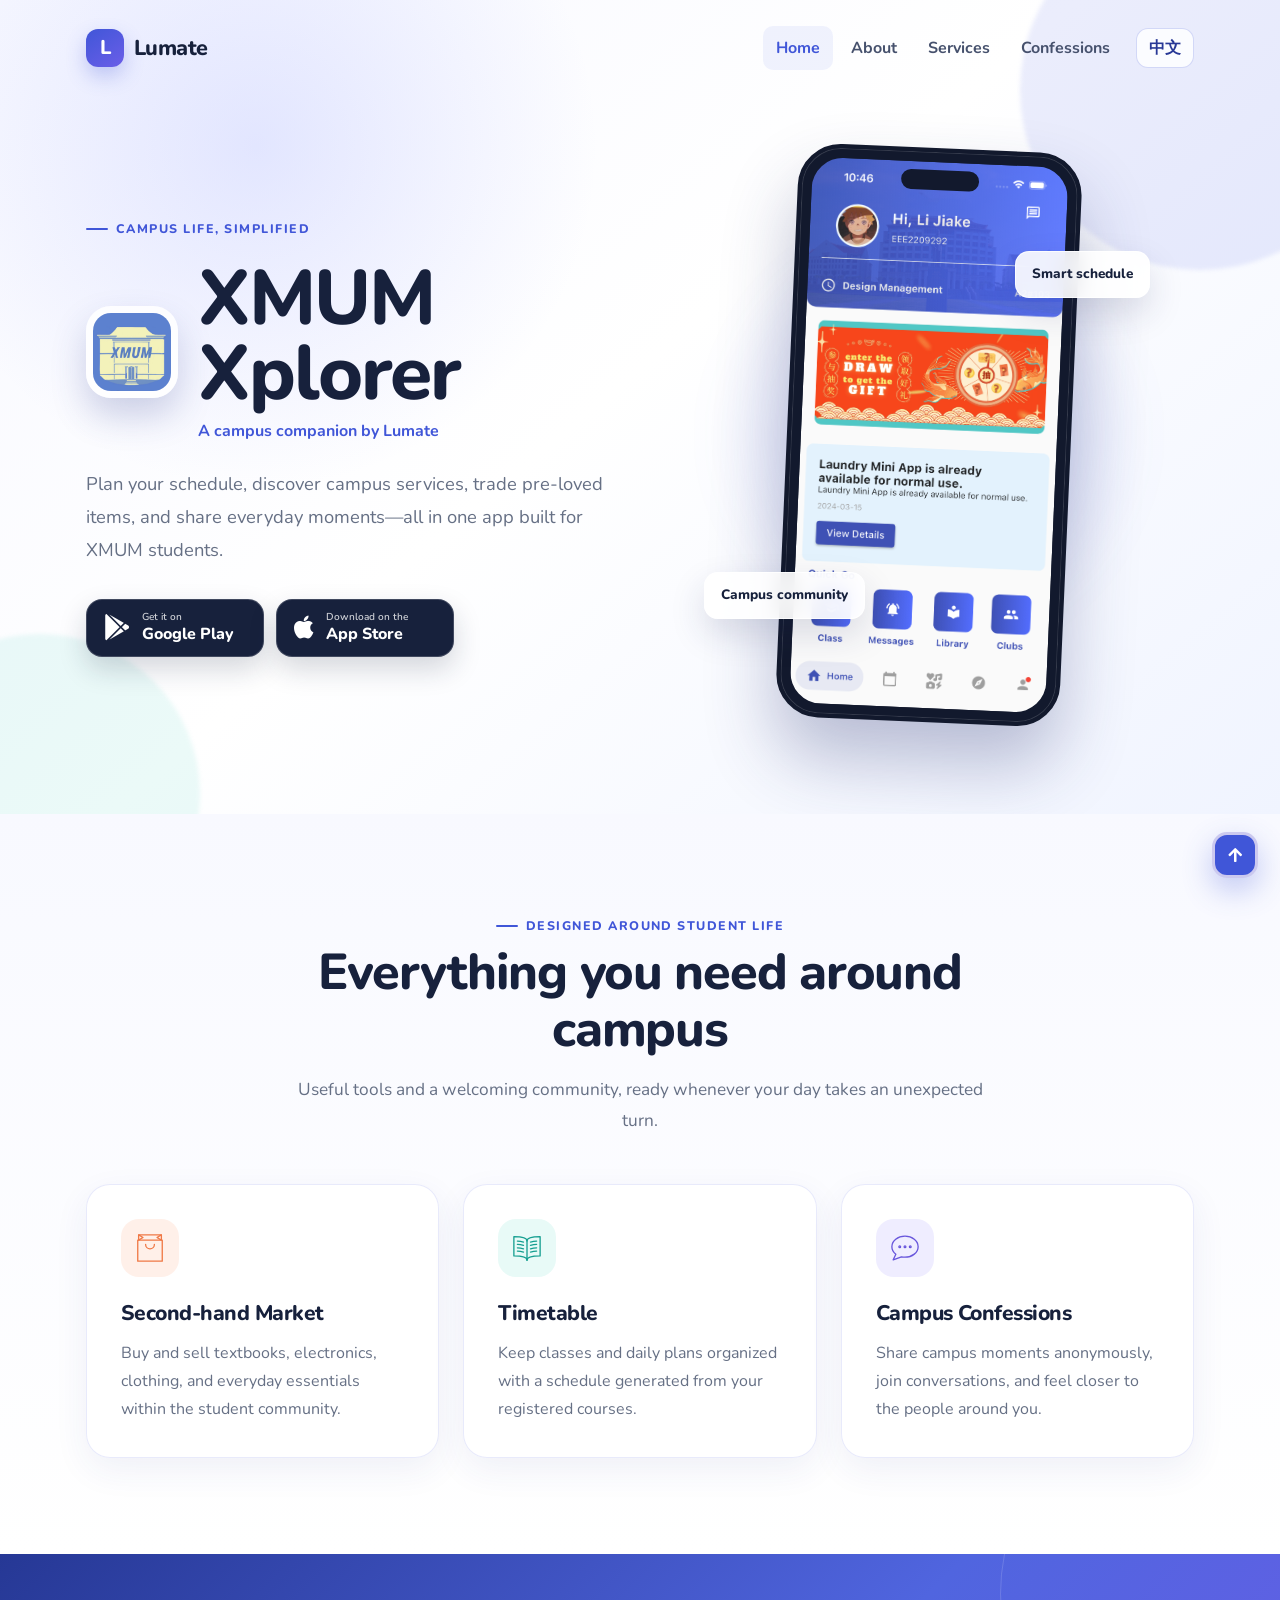
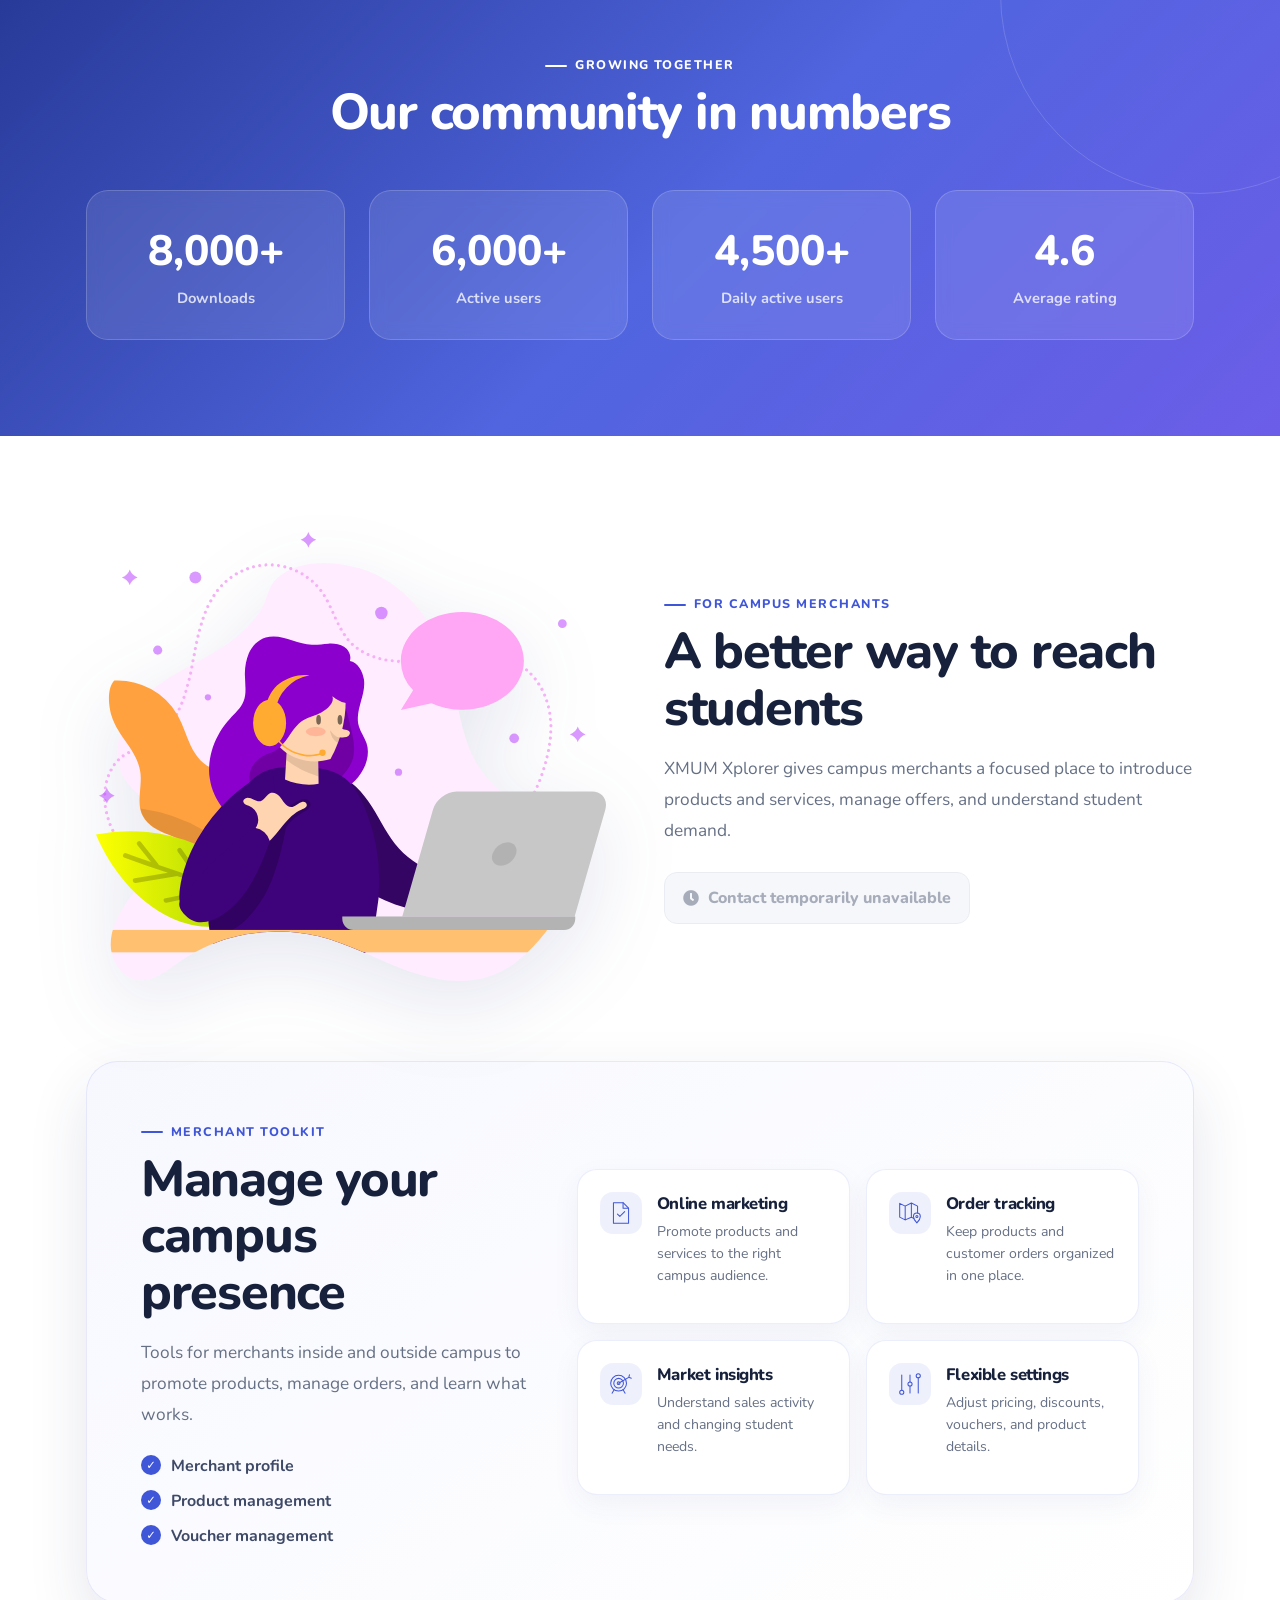
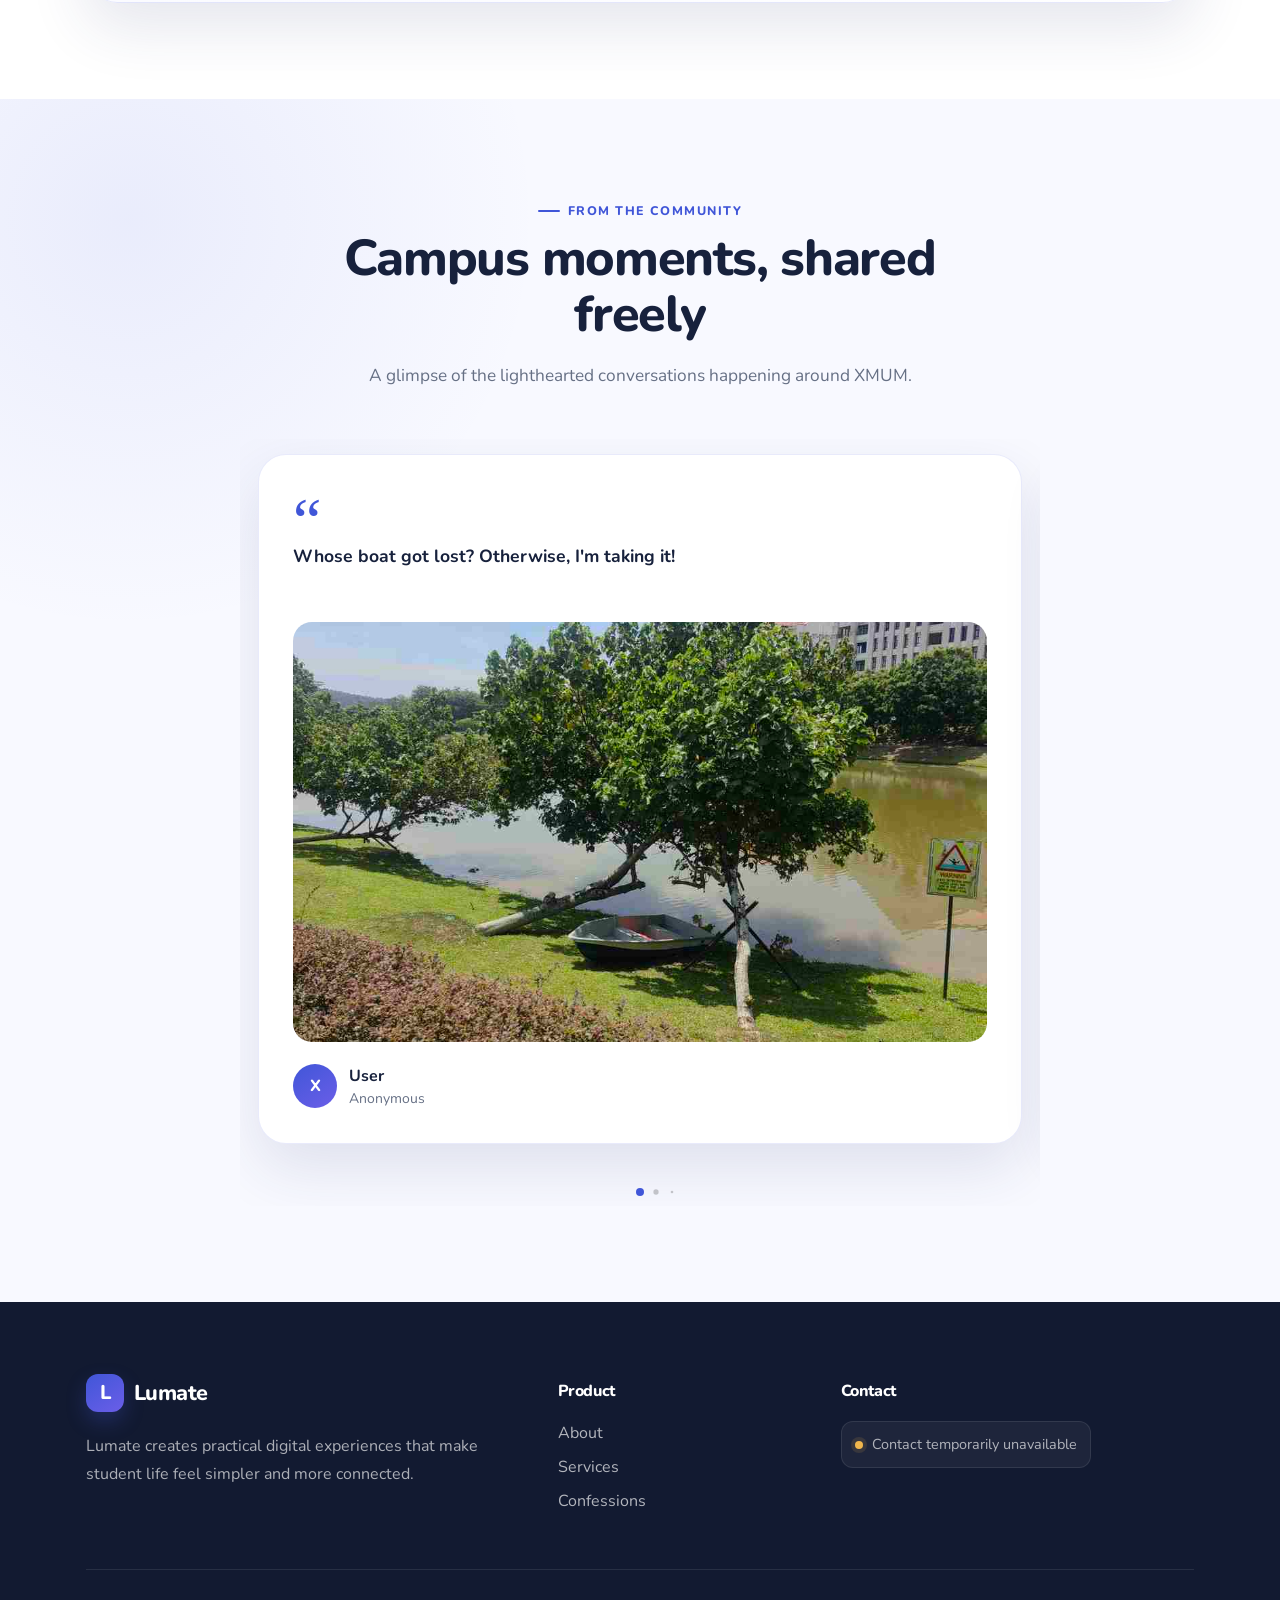
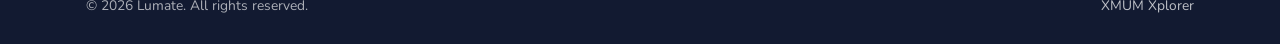
==== commit 46f6be8e: "Merge pull request #1 from 503133214/main 更新网站样式，增加英语和响应式" ====
--- a/index.html
+++ b/index.html
@@ -1,433 +1,267 @@
 <!DOCTYPE html>
-<html>
+<html lang="en">
   <head>
     <meta charset="utf-8">
     <meta http-equiv="X-UA-Compatible" content="IE=edge">
-    <title>
-      XMUM Xplorer | Cytono
-    </title>
-    <meta name="description" content="">
-    <meta name="viewport" content="width=device-width, initial-scale=1">
+    <title>XMUM Xplorer | Lumate</title>
+    <meta name="description" content="XMUM Xplorer helps students organize campus life, discover services, and connect with the XMUM community.">
+    <meta name="viewport" content="width=device-width, initial-scale=1, viewport-fit=cover">
+    <meta name="theme-color" content="#4056d8">
     <meta name="robots" content="all,follow">
+    <link rel="icon" href="images/logo.png" type="image/png">
     <link rel="stylesheet" href="vendor/swiper/swiper-bundle.min.css">
-    <link rel="stylesheet" href="vendor/modal-video/css/modal-video.min.css">
-    <link rel="stylesheet" href="https://fonts.googleapis.com/css?family=Nunito:400,600,800&amp;display=swap">
-    <link rel="stylesheet" href="css/device-mockups.css">
+    <link rel="stylesheet" href="https://fonts.googleapis.com/css?family=Nunito:400,600,700,800&amp;display=swap">
     <link rel="stylesheet" href="css/style.default.css" id="theme-stylesheet">
     <link rel="stylesheet" href="css/custom.css">
-    <link rel="shortcut icon" href="img/favicon.png">
   </head>
   <body>
-    <!-- navbar-->
     <header class="header">
-      <nav class="navbar navbar-light navbar-expand-lg fixed-top" id="navbar">
-        <div class="container"><a class="navbar-brand" href="index.html"><img src="images/cytono_logo.png" alt="" width="110"></a>
-          <button class="navbar-toggler navbar-toggler-end" type="button" data-bs-toggle="collapse" data-bs-target="#navbarSupportedContent" aria-controls="navbarSupportedContent" aria-expanded="false" aria-label="Toggle navigation"><i class="fas fa-bars"></i></button>
+      <nav class="navbar navbar-light navbar-expand-lg fixed-top" id="navbar" aria-label="Primary navigation">
+        <div class="container">
+          <a class="navbar-brand brand-lockup" href="#hero" aria-label="Lumate home">
+            <span class="brand-symbol" aria-hidden="true">L</span>
+            <span class="brand-name">Lumate</span>
+          </a>
+          <div class="nav-actions-mobile">
+            <button class="language-toggle" type="button" data-language-toggle aria-label="Switch to Chinese">中文</button>
+            <button class="navbar-toggler navbar-toggler-end" type="button" data-bs-toggle="collapse" data-bs-target="#navbarSupportedContent" aria-controls="navbarSupportedContent" aria-expanded="false" aria-label="Toggle navigation">
+              <span class="navbar-toggler-icon"></span>
+            </button>
+          </div>
           <div class="collapse navbar-collapse" id="navbarSupportedContent">
-            <ul class="navbar-nav ms-auto">
-              <li class="nav-item"><a class="nav-link link-scroll active" href="#hero">Home <span class="sr-only">(current)</span></a></li>
-              <li class="nav-item"><a class="nav-link link-scroll" href="#about">About</a></li>
-              <li class="nav-item"><a class="nav-link link-scroll" href="#services">Services</a></li>
-              <li class="nav-item"><a class="nav-link link-scroll" href="#confessions">
-                Confessions
-              </a></li>
+            <ul class="navbar-nav ms-auto align-items-lg-center">
+              <li class="nav-item"><a class="nav-link link-scroll active" href="#hero" data-i18n="nav.home">Home</a></li>
+              <li class="nav-item"><a class="nav-link link-scroll" href="#about" data-i18n="nav.about">About</a></li>
+              <li class="nav-item"><a class="nav-link link-scroll" href="#services" data-i18n="nav.services">Services</a></li>
+              <li class="nav-item"><a class="nav-link link-scroll" href="#confessions" data-i18n="nav.confessions">Confessions</a></li>
+              <li class="nav-item nav-language-desktop">
+                <button class="language-toggle" type="button" data-language-toggle aria-label="Switch to Chinese">中文</button>
+              </li>
             </ul>
           </div>
         </div>
       </nav>
     </header>
-    <!-- Hero Section-->
-    <section class="hero bg-top py-5" id="hero" style="background: url(img/banner-4.png) no-repeat; background-size: 100% 80%">
-      <div class="container py-5">
-        <div class="row py-5">
-          <div class="col-lg-5 py-5">
-            <div class="text-center" style="margin-bottom: 20px;">
-              <img class="img-fluid" src="images/logo.png" alt="" style="border-radius: 10%; max-width: 200px;">
-            </div>
-            <h1>XMUM Xplorer</h1>
-            <p class="my-4 text-muted">
-              XMUM Xplorer is a mobile application that helps students to track their time and share their campus life. It is a cross-platform app that is available on both Google Play and App Store.
-            </p>
-            <ul class="list-inline mb-0">
-              <li class="list-inline-item mb-2 mb-lg-0"><a class="btn btn-primary btn-lg px-4" href="https://play.google.com/store/apps/details?id=app.xmum.xplorer.xmum_xplorer"> <i class="fab fa-google-play me-3"></i>Google Play</a></li>
-              <li class="list-inline-item"><a class="btn btn-primary btn-lg px-4" href="https://apps.apple.com/us/app/xmum-xplorer/id6467762211"> <i class="fab fa-app-store me-3"></i>App Store</a></li>
+
+    <main>
+      <section class="hero" id="hero">
+        <div class="hero-orb hero-orb-one" aria-hidden="true"></div>
+        <div class="hero-orb hero-orb-two" aria-hidden="true"></div>
+        <div class="container position-relative">
+          <div class="row align-items-center g-5 hero-row">
+            <div class="col-lg-6 hero-copy">
+              <span class="eyebrow" data-i18n="hero.eyebrow">Campus life, simplified</span>
+              <div class="app-identity">
+                <img class="app-icon" src="images/logo.png" alt="XMUM Xplorer app icon" width="92" height="92">
+                <div>
+                  <h1>XMUM Xplorer</h1>
+                  <p class="hero-byline" data-i18n="hero.byline">A campus companion by Lumate</p>
+                </div>
+              </div>
+              <p class="hero-description" data-i18n="hero.description">Plan your schedule, discover campus services, trade pre-loved items, and share everyday moments—all in one app built for XMUM students.</p>
+              <div class="store-actions" aria-label="Download XMUM Xplorer">
+                <a class="store-button" href="https://play.google.com/store/apps/details?id=app.xmum.xplorer.xmum_xplorer" target="_blank" rel="noopener noreferrer">
+                  <i class="fab fa-google-play" aria-hidden="true"></i>
+                  <span><small data-i18n="hero.getItOn">Get it on</small>Google Play</span>
+                </a>
+                <a class="store-button" href="https://apps.apple.com/us/app/xmum-xplorer/id6467762211" target="_blank" rel="noopener noreferrer">
+                  <i class="fab fa-apple" aria-hidden="true"></i>
+                  <span><small data-i18n="hero.downloadOn">Download on the</small>App Store</span>
+                </a>
+              </div>
+            </div>
+            <div class="col-lg-6">
+              <div class="phone-stage" aria-label="XMUM Xplorer app preview">
+                <div class="phone-glow" aria-hidden="true"></div>
+                <div class="phone-frame">
+                  <div class="phone-speaker" aria-hidden="true"></div>
+                  <img src="images/screen.png" alt="XMUM Xplorer home screen preview">
+                </div>
+                <div class="floating-chip chip-top" data-i18n="hero.chipSchedule">Smart schedule</div>
+                <div class="floating-chip chip-bottom" data-i18n="hero.chipCommunity">Campus community</div>
+              </div>
+            </div>
+          </div>
+        </div>
+      </section>
+
+      <section class="section section-soft" id="about">
+        <div class="container">
+          <div class="section-heading">
+            <span class="eyebrow" data-i18n="about.eyebrow">Designed around student life</span>
+            <h2 data-i18n="about.title">Everything you need around campus</h2>
+            <p data-i18n="about.subtitle">Useful tools and a welcoming community, ready whenever your day takes an unexpected turn.</p>
+          </div>
+          <div class="row g-4">
+            <div class="col-lg-4 col-md-6">
+              <article class="feature-card h-100">
+                <div class="icon-tile icon-orange"><svg class="svg-icon"><use xlink:href="#retail-bag-1"></use></svg></div>
+                <h3 data-i18n="about.marketTitle">Second-hand Market</h3>
+                <p data-i18n="about.marketText">Buy and sell textbooks, electronics, clothing, and everyday essentials within the student community.</p>
+              </article>
+            </div>
+            <div class="col-lg-4 col-md-6">
+              <article class="feature-card h-100">
+                <div class="icon-tile icon-teal"><svg class="svg-icon"><use xlink:href="#news-1"></use></svg></div>
+                <h3 data-i18n="about.timetableTitle">Timetable</h3>
+                <p data-i18n="about.timetableText">Keep classes and daily plans organized with a schedule generated from your registered courses.</p>
+              </article>
+            </div>
+            <div class="col-lg-4 col-md-12">
+              <article class="feature-card h-100">
+                <div class="icon-tile icon-purple"><svg class="svg-icon"><use xlink:href="#chat-bubble-1"></use></svg></div>
+                <h3 data-i18n="about.confessionTitle">Campus Confessions</h3>
+                <p data-i18n="about.confessionText">Share campus moments anonymously, join conversations, and feel closer to the people around you.</p>
+              </article>
+            </div>
+          </div>
+        </div>
+      </section>
+
+      <section class="section metrics-section" id="users-data">
+        <div class="container">
+          <div class="section-heading section-heading-light">
+            <span class="eyebrow eyebrow-light" data-i18n="metrics.eyebrow">Growing together</span>
+            <h2 data-i18n="metrics.title">Our community in numbers</h2>
+          </div>
+          <div class="row g-3 g-md-4">
+            <div class="col-6 col-lg-3"><div class="metric-card"><strong>8,000+</strong><span data-i18n="metrics.downloads">Downloads</span></div></div>
+            <div class="col-6 col-lg-3"><div class="metric-card"><strong>6,000+</strong><span data-i18n="metrics.activeUsers">Active users</span></div></div>
+            <div class="col-6 col-lg-3"><div class="metric-card"><strong>4,500+</strong><span data-i18n="metrics.dailyUsers">Daily active users</span></div></div>
+            <div class="col-6 col-lg-3"><div class="metric-card"><strong>4.6</strong><span data-i18n="metrics.rating">Average rating</span></div></div>
+          </div>
+        </div>
+      </section>
+
+      <section class="section" id="services">
+        <div class="container">
+          <div class="row align-items-center g-5 service-intro">
+            <div class="col-lg-6 order-2 order-lg-1">
+              <img class="service-illustration" src="img/objects.svg" alt="Illustration of campus commerce tools">
+            </div>
+            <div class="col-lg-6 order-1 order-lg-2">
+              <span class="eyebrow" data-i18n="services.eyebrow">For campus merchants</span>
+              <h2 data-i18n="services.title">A better way to reach students</h2>
+              <p class="section-copy" data-i18n="services.description">XMUM Xplorer gives campus merchants a focused place to introduce products and services, manage offers, and understand student demand.</p>
+              <button class="btn btn-secondary-disabled" type="button" disabled aria-disabled="true">
+                <i class="fas fa-clock" aria-hidden="true"></i>
+                <span data-i18n="common.contactUnavailable">Contact temporarily unavailable</span>
+              </button>
+            </div>
+          </div>
+
+          <div class="service-panel">
+            <div class="row align-items-center g-5">
+              <div class="col-lg-5">
+                <span class="eyebrow" data-i18n="features.eyebrow">Merchant toolkit</span>
+                <h2 data-i18n="features.title">Manage your campus presence</h2>
+                <p class="section-copy" data-i18n="features.description">Tools for merchants inside and outside campus to promote products, manage orders, and learn what works.</p>
+                <ul class="check-list">
+                  <li data-i18n="features.profile">Merchant profile</li>
+                  <li data-i18n="features.products">Product management</li>
+                  <li data-i18n="features.vouchers">Voucher management</li>
+                </ul>
+              </div>
+              <div class="col-lg-7">
+                <div class="row g-3">
+                  <div class="col-sm-6"><article class="mini-feature"><div class="mini-icon"><svg class="svg-icon"><use xlink:href="#document-saved-1"></use></svg></div><div><h3 data-i18n="features.marketingTitle">Online marketing</h3><p data-i18n="features.marketingText">Promote products and services to the right campus audience.</p></div></article></div>
+                  <div class="col-sm-6"><article class="mini-feature"><div class="mini-icon"><svg class="svg-icon"><use xlink:href="#map-marker-1"></use></svg></div><div><h3 data-i18n="features.ordersTitle">Order tracking</h3><p data-i18n="features.ordersText">Keep products and customer orders organized in one place.</p></div></article></div>
+                  <div class="col-sm-6"><article class="mini-feature"><div class="mini-icon"><svg class="svg-icon"><use xlink:href="#arrow-target-1"></use></svg></div><div><h3 data-i18n="features.analysisTitle">Market insights</h3><p data-i18n="features.analysisText">Understand sales activity and changing student needs.</p></div></article></div>
+                  <div class="col-sm-6"><article class="mini-feature"><div class="mini-icon"><svg class="svg-icon"><use xlink:href="#sorting-1"></use></svg></div><div><h3 data-i18n="features.settingsTitle">Flexible settings</h3><p data-i18n="features.settingsText">Adjust pricing, discounts, vouchers, and product details.</p></div></article></div>
+                </div>
+              </div>
+            </div>
+          </div>
+        </div>
+      </section>
+
+      <section class="section confessions-section" id="confessions">
+        <div class="container">
+          <div class="section-heading">
+            <span class="eyebrow" data-i18n="confessions.eyebrow">From the community</span>
+            <h2 data-i18n="confessions.title">Campus moments, shared freely</h2>
+            <p data-i18n="confessions.subtitle">A glimpse of the lighthearted conversations happening around XMUM.</p>
+          </div>
+          <div class="swiper testimonials-slider">
+            <div class="swiper-wrapper">
+              <div class="swiper-slide h-auto">
+                <article class="confession-card">
+                  <div class="quote-mark" aria-hidden="true">“</div>
+                  <p class="confession-text" data-i18n="confessions.quote1">Whose boat got lost? Otherwise, I'm taking it!</p>
+                  <img src="images/confession1.jpg" alt="A campus moment shared anonymously" loading="lazy">
+                  <div class="anonymous-user"><span class="avatar-placeholder">X</span><div><strong data-i18n="common.user">User</strong><small data-i18n="common.anonymous">Anonymous</small></div></div>
+                </article>
+              </div>
+              <div class="swiper-slide h-auto">
+                <article class="confession-card">
+                  <div class="quote-mark" aria-hidden="true">“</div>
+                  <p class="confession-text" data-i18n="confessions.quote2">So cute—seeing the security guards finish their shifts really lifted my mood.</p>
+                  <img src="images/confession2.jpg" alt="A campus moment shared anonymously" loading="lazy">
+                  <div class="anonymous-user"><span class="avatar-placeholder">X</span><div><strong data-i18n="common.user">User</strong><small data-i18n="common.anonymous">Anonymous</small></div></div>
+                </article>
+              </div>
+              <div class="swiper-slide h-auto">
+                <article class="confession-card">
+                  <div class="quote-mark" aria-hidden="true">“</div>
+                  <p class="confession-text" data-i18n="confessions.quote3">Which CS group built this? It genuinely helps everyone. Love it—wishing them all a 4.0!</p>
+                  <img src="images/confession3.jpg" alt="A campus moment shared anonymously" loading="lazy">
+                  <div class="anonymous-user"><span class="avatar-placeholder">X</span><div><strong data-i18n="common.user">User</strong><small data-i18n="common.anonymous">Anonymous</small></div></div>
+                </article>
+              </div>
+            </div>
+            <div class="swiper-pagination"></div>
+          </div>
+        </div>
+      </section>
+    </main>
+
+    <a class="scroll-top-btn" id="scrollTop" href="#hero" aria-label="Back to top"><i class="fas fa-arrow-up" aria-hidden="true"></i></a>
+
+    <footer class="site-footer">
+      <div class="container">
+        <div class="row gy-4 align-items-start">
+          <div class="col-lg-5">
+            <a class="brand-lockup footer-brand" href="#hero" aria-label="Lumate home"><span class="brand-symbol" aria-hidden="true">L</span><span class="brand-name">Lumate</span></a>
+            <p data-i18n="footer.description">Lumate creates practical digital experiences that make student life feel simpler and more connected.</p>
+          </div>
+          <div class="col-6 col-lg-3">
+            <h2 data-i18n="footer.product">Product</h2>
+            <ul>
+              <li><a href="#about" data-i18n="nav.about">About</a></li>
+              <li><a href="#services" data-i18n="nav.services">Services</a></li>
+              <li><a href="#confessions" data-i18n="nav.confessions">Confessions</a></li>
             </ul>
           </div>
-          <div class="col-lg-6 ml-auto">
-            <div class="device-wrapper mx-auto">
-              <div class="device shadow" data-device="iPhoneX" data-orientation="portrait" data-color="black">
-                <div class="screen"><img class="img-fluid" src="images/screen.png" alt=""></div>
-              </div>
-            </div>
-          </div>
-        </div>
-      </div>
-    </section>
-    <section class="bg-center py-0" id="about" style="background: url(img/service-bg.svg) no-repeat; background-size: cover">
-      <section class="about py-0">
-        <div class="container">
-          <p class="h6 text-uppercase text-primary">What is it all about?</p>
-          <h2 class="mb-5">
-            Convenient Campus Life 
-          </h2>
-          <div class="row pb-5 gy-4">
-            <div class="col-lg-4 col-md-6">
-              <!-- Services Item-->
-              <div class="card border-0 shadow rounded-lg py-4 text-start">
-                <div class="card-body p-5">
-                  <svg class="svg-icon svg-icon-light" style="width:60px;height:60px;color:#ff904e">
-                    <use xlink:href="#retail-bag-1"> </use>
-                  </svg>
-                  <h3 class="h4 my-4">
-                    Second Hand Market
-                  </h3>
-                  <p class="text-sm text-muted mb-0">
-                    Allowing students to sell and buy second-hand items, such as textbooks, clothes, and electronics.
-                  </p>
-                </div>
-              </div>
-            </div>
-            <div class="col-lg-4 col-md-6">
-              <!-- Services Item-->
-              <div class="card border-0 shadow rounded-lg py-4 text-start">
-                <div class="card-body p-5">
-                  <svg class="svg-icon svg-icon-light" style="width:60px;height:60px;color:#39f8d2">
-                    <use xlink:href="#news-1"> </use>
-                  </svg>
-                  <h3 class="h4 my-4">
-                    Timetable
-                  </h3>
-                  <p class="text-sm text-muted mb-0">
-                    Providing students with a timetable that is automatically generated based on their course registration.
-                  </p>
-                </div>
-              </div>
-            </div>
-            <div class="col-lg-4 col-md-6">
-              <!-- Services Item-->
-              <div class="card border-0 shadow rounded-lg py-4 text-start">
-                <div class="card-body p-5">
-                  <svg class="svg-icon svg-icon-light" style="width:60px;height:60px;color:#8190ff">
-                    <use xlink:href="#chat-bubble-1"> </use>
-                  </svg>
-                  <h3 class="h4 my-4">
-                    Campus Confessions
-                  </h3>
-                  <p class="text-sm text-muted mb-0">
-                    Allowing students to share their campus life anonymously and communicate with others.
-                  </p>
-                </div>
-              </div>
-            </div>
-          </div>
-        </div>
-      </section>
-      <!-- 下载量和使用人数 -->
-      <section id="users-data" class="py-5">
-        <!-- 四个卡片 -->
-        <div class="container">
-          <h2 class="mb-5">
-            Our Achievements
-          </h2>
-          <div class="row">
-            <div class="col-lg-3 col-md-6">
-              <div class="card border-0 shadow rounded-lg text-start">
-                <div class="card-body p-4">
-                  <h3 class="h4 my-1">
-                    Downloads
-                  </h3>
-                  <h3 class="mb-0 text-primary">
-                    8000+
-                  </h3>
-                </div>
-              </div>
-            </div>
-            <div class="col-lg-3 col-md-6">
-              <div class="card border-0 shadow rounded-lg text-start">
-                <div class="card-body p-4">
-                  <h3 class="h4 my-1">
-                    Active Users
-                  </h3>
-                  <h3 class="mb-0 text-primary">
-                    6000+
-                  </h3>
-                </div>
-              </div>
-            </div>
-            <div class="col-lg-3 col-md-6">
-              <div class="card border-0 shadow rounded-lg text-start">
-                <div class="card-body p-4">
-                  <h3 class="h4 my-1">
-                    Daily Active Users
-                  </h3>
-                  <h3 class="mb-0 text-primary">
-                    4500+
-                  </h3>
-                </div>
-              </div>
-            </div>
-            <div class="col-lg-3 col-md-6">
-              <div class="card border-0 shadow rounded-lg text-start">
-                <div class="card-body p-4">
-                  <h3 class="h4 my-1">
-                    Average Rating
-                  </h3>
-                  <h3 class="mb-0 text-primary">
-                    4.6
-                  </h3>
-                </div>
-              </div>
-            </div>
-          </div>  
-          </div>
-      </section>
-      <section class="with-pattern-1 py-5" id="services">
-        <div class="container py-5">
-          <div class="row align-items-center mb-5 gy-5">
-            <div class="col-lg-6"><img class="img-fluid w-100 px-lg-5" src="img/objects.svg" alt=""></div>
-            <div class="col-lg-6">
-              <h2>
-                The Best Platform for Campus Merchants
-              </h2>
-              <p class="text-muted">
-                XMUM Xplorer provides a platform for campus merchants to promote their products and services. It is a great opportunity for merchants to reach out to students and promote their products and services.
-              </p>
-              <!-- 跳转到邮件 -->
-              <button class="btn btn-primary" type="button" onclick="location.href='mailto:fb@mocd.cc'">
-                <i class="fas fa-envelope me-2"></i>
-                Contact us
-              </button>
-            </div>
-          </div>
-          <div class="row align-items-center gy-5">
-            <div class="col-lg-6">
-              <h2>
-                Features
-              </h2>
-              <p class="text-muted">
-                <!-- 商家的 -->
-                Merchants in campus and out of campus can promote their products and services on the platform. They can also manage their products and orders on the platform.
-              </p>
-              <ul class="list-check">
-                <li class="text-muted mb-2">
-                  Merchant Background
-                </li>
-                <li class="text-muted mb-2">
-                  Product Management
-                </li>
-                <li class="text-muted mb-2">
-                  Voucher Management
-                </li>
-              </ul>
-            </div>
-            <div class="col-lg-6">
-              <div class="row gy-4">
-                <div class="col-lg-6 col-sm-6">
-                  <!-- Services Item-->
-                  <div class="card border-0 shadow rounded-lg text-start px-2">
-                    <div class="card-body px py-5">
-                      <svg class="svg-icon" style="width:40px;height:40px;color:#ff904e">
-                        <use xlink:href="#document-saved-1"> </use>
-                      </svg>
-                      <h3 class="h5 my-3">Online Marketing</h3>
-                      <p class="text-sm mb-0 text-muted">
-                        Can promote products and services on the platform.
-                      </p>
-                    </div>
-                  </div>
-                </div>
-                <div class="col-lg-6 col-sm-6">
-                  <!-- Services Item-->
-                  <div class="card border-0 shadow rounded-lg text-start px-2">
-                    <div class="card-body px py-5">
-                      <svg class="svg-icon" style="width:40px;height:40px;color:#39f8d2">
-                        <use xlink:href="#map-marker-1"> </use>
-                      </svg>
-                      <h3 class="h5 my-3">Track Orders</h3>
-                      <p class="text-sm mb-0 text-muted">
-                        Can manage products and orders on the platform.
-                      </p>
-                    </div>
-                  </div>
-                </div>
-                <div class="col-lg-6 col-sm-6">
-                  <!-- Services Item-->
-                  <div class="card border-0 shadow rounded-lg text-start px-2">
-                    <div class="card-body px py-5">
-                      <svg class="svg-icon" style="width:40px;height:40px;color:#8190ff">
-                        <use xlink:href="#arrow-target-1"> </use>
-                      </svg>
-                      <h3 class="h5 my-3">Market analysis</h3>
-                      <p class="text-sm mb-0 text-muted">
-                        Can view the sales and user data on the platform.
-                      </p>
-                    </div>
-                  </div>
-                </div>
-                <div class="col-lg-6 col-sm-6">
-                  <!-- Services Item-->
-                  <div class="card border-0 shadow rounded-lg text-start px-2">
-                    <div class="card-body px py-5">
-                      <svg class="svg-icon" style="width:40px;height:40px;color:#ff634b">
-                        <use xlink:href="#sorting-1"> </use>
-                      </svg>
-                      <h3 class="h5 my-3">Full Settings</h3>
-                      <p class="text-sm mb-0 text-muted">
-                        Can set the product price, discount, and other settings on the platform.
-                      </p>
-                    </div>
-                  </div>
-                </div>
-              </div>
-            </div>
-          </div>
-        </div>
-      </section>
-    </section>
-    <section class="p-0" id="confessions" style="background: url(img/testimonials-bg.png) no-repeat; background-size: 40% 100%; background-position: left center">
-      <div class="container text-center">
-        <p class="h6 text-uppercase text-primary">
-          Confessions
-        </p>
-        <h2 class="mb-5">
-          What People Say
-        </h2>
-        <div class="row">
-          <div class="col-lg-8 mx-auto">
-            <div class="swiper testimonials-slider">
-              <div class="swiper-wrapper">
-                <div class="swiper-slide h-auto">
-                  <div class="mx-3 mx-lg-5 my-5 pt-3">
-                    <div class="card shadow rounded-lg px-4 py-5 px-lg-5 with-pattern bg-white border-0">
-                      <div class="card-body index-forward pt-5 rounded-lg">
-                        <div class="testimonial-img"><img class="rounded-circle" src="https://encrypted-tbn0.gstatic.com/images?q=tbn:ANd9GcSXcDUUbMnIpUuQjtdp9uqnfHLFBHKuK1zroke6_ASTbcWwGv13INFWADh7OPMkO_amAlQ&usqp=CAU" alt="" width="100"/></div>
-                        <p class="lead text-muted mb-5">
-                          谁的船丢了<br> 不然俺拾嘞
-                        </p>
-                        <img src="images/confession1.jpg" alt="" class="mb-4" style="width: 100%;">
-                        <h5 class="mb-0">User</h5>
-                        <p class="text-primary mb-0 text-sm">
-                          Anonymous
-                        </p>
-                      </div>
-                    </div>
-                  </div>
-                </div>
-                <div class="swiper-slide h-auto">
-                  <div class="mx-3 mx-lg-5 my-5 pt-3">
-                    <div class="card shadow rounded-lg px-4 py-5 px-lg-5 with-pattern bg-white border-0">
-                      <div class="card-body index-forward pt-5 rounded-lg">
-                        <div class="testimonial-img"><img class="rounded-circle" src="https://encrypted-tbn0.gstatic.com/images?q=tbn:ANd9GcSXcDUUbMnIpUuQjtdp9uqnfHLFBHKuK1zroke6_ASTbcWwGv13INFWADh7OPMkO_amAlQ&usqp=CAU" alt="" width="100"/></div>
-                        <p class="lead text-muted mb-5">
-                          可爱捏 (看保安上下班心情好好
-                        </p>
-                        <img src="images/confession2.jpg" alt="" class="mb-4" style="width: 100%;">
-                        <h5 class="mb-0">
-                          User
-                        </h5>
-                        <p class="text-primary mb-0 text-sm">
-                          Anonymous
-                        </p>
-                      </div>
-                    </div>
-                  </div>
-                </div>
-                <div class="swiper-slide h-auto">
-                  <div class="mx-3 mx-lg-5 my-5 pt-3">
-                    <div class="card shadow rounded-lg px-4 py-5 px-lg-5 with-pattern bg-white border-0">
-                      <div class="card-body index-forward pt-5 rounded-lg">
-                        <div class="testimonial-img"><img class="rounded-circle" src="https://encrypted-tbn0.gstatic.com/images?q=tbn:ANd9GcSXcDUUbMnIpUuQjtdp9uqnfHLFBHKuK1zroke6_ASTbcWwGv13INFWADh7OPMkO_amAlQ&usqp=CAU" alt="" width="100"/></div>
-                        <p class="lead text-muted mb-5">
-                          哇靠 这是哪组cs 做的啊 真的是造福人群 爱了 祝他们人人 4.0
-                        </p>
-                        <img src="images/confession3.jpg" alt="" class="mb-4" style="width: 100%;">
-                        <h5 class="mb-0">
-                          User
-                        </h5>
-                        <p class="text-primary mb-0 text-sm">
-                          Anonymous
-                        </p>
-                      </div>
-                    </div>
-                  </div>
-                </div>
-              </div>
-              <div class="swiper-pagination"></div>
-            </div>
-          </div>
-        </div>
-      </div>
-    </section><a class="scroll-top-btn" id="scrollTop" href="#!"><i class="fas fa-long-arrow-alt-up"></i></a>
-    <footer class="with-pattern-1 position-relative pt-5">
-      <div class="container py-5">
-        <div class="row gy-4">
-          <div class="col-lg-3"><img class="mb-4" src="images/cytono_logo.png" alt="" width="110">
-            <p class="text-muted">
-              Cytono is a Start Up company that focuses on providing the best services for students.
-            </p>
-          </div>
-          <div class="col-lg-2">
-            <h2 class="h5 mb-4">Quick Links</h2>
-            <div class="d-flex">
-              <ul class="list-unstyled d-inline-block me-4 mb-0">
-                <li class="mb-2"><a class="footer-link" href="https://www.cytono.com">About us</a></li>
-                <li class="mb-2"><a class="footer-link" href="mailto:fb@mocd.cc">Contact us</a></li>
-                <li class="mb-2"><a class="footer-link" href="#!">Services</a></li>
-              </ul>
-            </div>
-          </div>
-          <div class="col-lg-2">
-            <h2 class="h5 mb-4">Services</h2>
-            <div class="d-flex">
-              <ul class="list-unstyled me-4 mb-0">
-                <li class="mb-2"><a class="footer-link" href="#!">History</a></li>
-                <li class="mb-2"><a class="footer-link" href="#!">About us</a></li>
-                <li class="mb-2"><a class="footer-link" href="#!">Contact us</a></li>
-                <li class="mb-2"><a class="footer-link" href="#!">Services</a></li>
-              </ul>
-            </div>
-          </div>
-          <div class="col-lg-5">
-            <h2 class="h5 mb-4">Contact Info</h2>
-            <ul class="list-unstyled me-4 mb-3">
-              <li class="mb-2 text-muted">Cytono, Ministry of CODE</li>
-              <li class="mb-2"><a class="footer-link" href="mailto:fb@mocd.cc">
-                fb@mocd.cc
-              </a></li>
-            </ul>
-            <ul class="list-inline mb-0">
-              <li class="list-inline-item"><a class="social-link" href="https://www.facebook.com/xmum.coding.club"><i class="fab fa-facebook-f"></i></a></li>
-              <li class="list-inline-item"><a class="social-link" href="https://www.instagram.com/xmum_codingclub/"><i class="fab fa-instagram"></i></a></li>
-            </ul>
-          </div>
-        </div>
-      </div>
-      <div class="copyrights">       
-        <div class="container text-center py-4">
-          <p class="mb-0 text-muted text-sm">Cytono&copy;, Ministry of CODE. <a target="_blank" href="https://www.mocd.cc">MOC</a>.</p>
+          <div class="col-6 col-lg-4">
+            <h2 data-i18n="footer.contact">Contact</h2>
+            <p class="contact-status"><span class="status-dot" aria-hidden="true"></span><span data-i18n="common.contactUnavailable">Contact temporarily unavailable</span></p>
+          </div>
+        </div>
+        <div class="footer-bottom">
+          <p>© <span id="currentYear"></span> Lumate. <span data-i18n="footer.rights">All rights reserved.</span></p>
+          <span>XMUM Xplorer</span>
         </div>
       </div>
     </footer>
-    <!-- JavaScript files-->
+
     <script src="vendor/bootstrap/js/bootstrap.bundle.min.js"></script>
     <script src="vendor/swiper/swiper-bundle.min.js"></script>
-    <script src="vendor/modal-video/js/modal-video.js"></script>
+    <script src="js/i18n.js"></script>
     <script src="js/front.js"></script>
     <script>
       function injectSvgSprite(path) {
-          var ajax = new XMLHttpRequest();
-          ajax.open("GET", path, true);
-          ajax.send();
-          ajax.onload = function(e) {
+        var ajax = new XMLHttpRequest();
+        ajax.open("GET", path, true);
+        ajax.send();
+        ajax.onload = function () {
           var div = document.createElement("div");
-          div.className = 'd-none';
+          div.className = "d-none";
           div.innerHTML = ajax.responseText;
           document.body.insertBefore(div, document.body.childNodes[0]);
-          }
+        };
       }
-      injectSvgSprite('icons/orion-svg-sprite.svg'); 
-      
+      injectSvgSprite("icons/orion-svg-sprite.svg");
     </script>
-    <link rel="stylesheet" href="https://use.fontawesome.com/releases/v5.7.1/css/all.css" integrity="sha384-fnmOCqbTlWIlj8LyTjo7mOUStjsKC4pOpQbqyi7RrhN7udi9RwhKkMHpvLbHG9Sr" crossorigin="anonymous">
+    <link rel="stylesheet" href="https://use.fontawesome.com/releases/v5.7.1/css/all.css" integrity="sha384-fnmOCqbTlWIlj8LyTjo7mOUStjsKCpOpQbqyi7RrhN7udi9RwhKkMHpvLbHG9Sr" crossorigin="anonymous">
   </body>
-</html>+</html>
--- a/css/custom.css
+++ b/css/custom.css
@@ -0,0 +1,1061 @@
+:root {
+  --lumate-primary: #4056d8;
+  --lumate-primary-dark: #283896;
+  --lumate-indigo: #6b5ee8;
+  --lumate-ink: #17213c;
+  --lumate-muted: #667085;
+  --lumate-soft: #f5f7ff;
+  --lumate-border: rgba(64, 86, 216, 0.12);
+  --lumate-shadow: 0 24px 60px rgba(38, 49, 105, 0.12);
+}
+
+html {
+  scroll-behavior: smooth;
+  scroll-padding-top: 84px;
+}
+
+body {
+  color: var(--lumate-ink);
+  font-family: "Nunito", "Noto Sans SC", "Microsoft YaHei", system-ui, -apple-system, sans-serif;
+  overflow-x: hidden;
+  background: #fff;
+}
+
+body,
+p,
+.text-muted {
+  color: var(--lumate-muted) !important;
+}
+
+h1,
+h2,
+h3,
+h4,
+h5,
+h6,
+.brand-name {
+  color: var(--lumate-ink);
+  letter-spacing: -0.025em;
+}
+
+a,
+button {
+  -webkit-tap-highlight-color: transparent;
+}
+
+.section {
+  padding: 96px 0;
+}
+
+.section-soft {
+  background: linear-gradient(180deg, #f8f9ff 0%, #fff 100%);
+}
+
+.section-heading {
+  max-width: 720px;
+  margin: 0 auto 48px;
+  text-align: center;
+}
+
+.section-heading h2,
+#services h2 {
+  margin: 10px 0 16px;
+  font-size: clamp(2rem, 4vw, 3.15rem);
+  font-weight: 800;
+  line-height: 1.12;
+}
+
+.section-heading p,
+.section-copy {
+  margin: 0;
+  font-size: 1.08rem;
+  line-height: 1.8;
+}
+
+.eyebrow {
+  display: inline-flex;
+  align-items: center;
+  gap: 8px;
+  color: var(--lumate-primary);
+  font-size: 0.78rem;
+  font-weight: 800;
+  letter-spacing: 0.12em;
+  text-transform: uppercase;
+}
+
+.eyebrow::before {
+  width: 22px;
+  height: 2px;
+  border-radius: 99px;
+  background: currentColor;
+  content: "";
+}
+
+/* Navigation */
+.navbar {
+  min-height: 74px;
+  padding: 10px 0;
+  border-bottom: 1px solid transparent;
+  transition: background 0.25s ease, box-shadow 0.25s ease, border-color 0.25s ease;
+}
+
+.navbar.active {
+  border-color: rgba(23, 33, 60, 0.06);
+  background: rgba(255, 255, 255, 0.9);
+  box-shadow: 0 10px 35px rgba(35, 46, 99, 0.08);
+  -webkit-backdrop-filter: blur(16px);
+  backdrop-filter: blur(16px);
+}
+
+.brand-lockup {
+  display: inline-flex;
+  align-items: center;
+  gap: 10px;
+  text-decoration: none;
+}
+
+.brand-symbol {
+  display: inline-grid;
+  width: 38px;
+  height: 38px;
+  place-items: center;
+  border-radius: 12px;
+  color: #fff;
+  background: linear-gradient(145deg, var(--lumate-primary), var(--lumate-indigo));
+  box-shadow: 0 9px 20px rgba(64, 86, 216, 0.28);
+  font-size: 1.25rem;
+  font-weight: 800;
+}
+
+.brand-name {
+  font-size: 1.35rem;
+  font-weight: 800;
+}
+
+.navbar-nav {
+  gap: 5px;
+}
+
+.navbar .nav-link {
+  position: relative;
+  padding: 10px 13px !important;
+  border-radius: 10px;
+  color: #46516d !important;
+  font-weight: 700;
+}
+
+.navbar .nav-link:hover,
+.navbar .nav-link.active {
+  color: var(--lumate-primary) !important;
+  background: rgba(64, 86, 216, 0.07);
+}
+
+.language-toggle {
+  min-width: 50px;
+  min-height: 40px;
+  padding: 7px 12px;
+  border: 1px solid rgba(64, 86, 216, 0.22);
+  border-radius: 12px;
+  color: var(--lumate-primary-dark);
+  background: rgba(255, 255, 255, 0.82);
+  font-weight: 800;
+  transition: 0.2s ease;
+}
+
+.language-toggle:hover,
+.language-toggle:focus-visible {
+  border-color: var(--lumate-primary);
+  outline: none;
+  background: #fff;
+  box-shadow: 0 7px 18px rgba(64, 86, 216, 0.14);
+}
+
+.nav-language-desktop {
+  margin-left: 8px;
+}
+
+.nav-actions-mobile {
+  display: none;
+  align-items: center;
+  gap: 8px;
+}
+
+.navbar-toggler {
+  width: 44px;
+  height: 40px;
+  padding: 6px 9px;
+  border: 1px solid rgba(64, 86, 216, 0.2) !important;
+  border-radius: 12px;
+}
+
+.navbar-toggler:focus {
+  box-shadow: 0 0 0 3px rgba(64, 86, 216, 0.12);
+}
+
+/* Hero */
+.hero {
+  position: relative;
+  min-height: 780px;
+  padding: 148px 0 92px;
+  overflow: hidden;
+  background:
+    radial-gradient(circle at 20% 18%, rgba(130, 145, 255, 0.2), transparent 28%),
+    linear-gradient(140deg, #f7f8ff 0%, #fff 48%, #f0f4ff 100%);
+}
+
+.hero-row {
+  min-height: 540px;
+}
+
+.hero-orb {
+  position: absolute;
+  border-radius: 50%;
+  filter: blur(2px);
+  pointer-events: none;
+}
+
+.hero-orb-one {
+  top: -90px;
+  right: -100px;
+  width: 360px;
+  height: 360px;
+  background: rgba(91, 105, 225, 0.12);
+}
+
+.hero-orb-two {
+  bottom: -140px;
+  left: -120px;
+  width: 320px;
+  height: 320px;
+  background: rgba(65, 206, 183, 0.1);
+}
+
+.app-identity {
+  display: flex;
+  align-items: center;
+  gap: 20px;
+  margin: 22px 0 24px;
+}
+
+.app-icon {
+  flex: 0 0 auto;
+  width: 92px;
+  height: 92px;
+  border: 7px solid rgba(255, 255, 255, 0.88);
+  border-radius: 25px;
+  object-fit: cover;
+  box-shadow: 0 18px 35px rgba(48, 62, 139, 0.22);
+}
+
+.hero h1 {
+  margin: 0;
+  font-size: clamp(2.8rem, 6vw, 5rem);
+  font-weight: 800;
+  line-height: 0.98;
+}
+
+.hero-byline {
+  margin: 8px 0 0;
+  color: var(--lumate-primary) !important;
+  font-weight: 700;
+}
+
+.hero-description {
+  max-width: 610px;
+  margin: 0 0 32px;
+  font-size: 1.15rem;
+  line-height: 1.8;
+}
+
+.store-actions {
+  display: flex;
+  flex-wrap: wrap;
+  gap: 12px;
+}
+
+.store-button {
+  display: inline-flex;
+  min-width: 178px;
+  min-height: 58px;
+  align-items: center;
+  gap: 12px;
+  padding: 10px 17px;
+  border: 1px solid rgba(255, 255, 255, 0.18);
+  border-radius: 16px;
+  color: #fff;
+  background: #17213c;
+  box-shadow: 0 12px 28px rgba(23, 33, 60, 0.18);
+  text-decoration: none;
+  transition: transform 0.2s ease, box-shadow 0.2s ease;
+}
+
+.store-button:hover {
+  color: #fff;
+  transform: translateY(-3px);
+  box-shadow: 0 17px 35px rgba(23, 33, 60, 0.24);
+}
+
+.store-button i {
+  font-size: 1.65rem;
+}
+
+.store-button span {
+  font-size: 1rem;
+  font-weight: 800;
+  line-height: 1.08;
+}
+
+.store-button small {
+  display: block;
+  margin-bottom: 3px;
+  font-size: 0.63rem;
+  font-weight: 600;
+  opacity: 0.78;
+}
+
+.phone-stage {
+  position: relative;
+  width: min(100%, 410px);
+  margin: 0 auto;
+}
+
+.phone-glow {
+  position: absolute;
+  inset: 12% -8%;
+  border-radius: 50%;
+  background: radial-gradient(circle, rgba(64, 86, 216, 0.28), transparent 68%);
+  filter: blur(18px);
+}
+
+.phone-frame {
+  position: relative;
+  width: 284px;
+  height: 574px;
+  margin: 0 auto;
+  padding: 10px;
+  border: 4px solid #12192d;
+  border-radius: 43px;
+  background: #12192d;
+  box-shadow: 0 40px 70px rgba(39, 50, 112, 0.3), inset 0 0 0 1px rgba(255, 255, 255, 0.15);
+  transform: rotate(2.5deg);
+}
+
+.phone-frame img {
+  width: 100%;
+  height: 100%;
+  border-radius: 31px;
+  object-fit: cover;
+  object-position: top;
+}
+
+.phone-speaker {
+  position: absolute;
+  z-index: 3;
+  top: 18px;
+  left: 50%;
+  width: 78px;
+  height: 20px;
+  border-radius: 99px;
+  background: #12192d;
+  transform: translateX(-50%);
+}
+
+.floating-chip {
+  position: absolute;
+  z-index: 4;
+  padding: 12px 16px;
+  border: 1px solid rgba(255, 255, 255, 0.8);
+  border-radius: 14px;
+  color: var(--lumate-ink);
+  background: rgba(255, 255, 255, 0.9);
+  box-shadow: 0 15px 35px rgba(33, 43, 91, 0.15);
+  -webkit-backdrop-filter: blur(10px);
+  backdrop-filter: blur(10px);
+  font-size: 0.85rem;
+  font-weight: 800;
+}
+
+.chip-top {
+  top: 18%;
+  right: -4%;
+}
+
+.chip-bottom {
+  bottom: 18%;
+  left: -5%;
+}
+
+/* Product features */
+.feature-card {
+  padding: 34px;
+  border: 1px solid var(--lumate-border);
+  border-radius: 24px;
+  background: rgba(255, 255, 255, 0.92);
+  box-shadow: 0 12px 35px rgba(48, 62, 139, 0.07);
+  transition: transform 0.25s ease, box-shadow 0.25s ease;
+}
+
+.feature-card:hover {
+  transform: translateY(-6px);
+  box-shadow: var(--lumate-shadow);
+}
+
+.feature-card h3 {
+  margin: 24px 0 12px;
+  font-size: 1.32rem;
+  font-weight: 800;
+}
+
+.feature-card p {
+  margin: 0;
+  line-height: 1.75;
+}
+
+.icon-tile {
+  display: grid;
+  width: 58px;
+  height: 58px;
+  place-items: center;
+  border-radius: 18px;
+}
+
+.icon-tile .svg-icon,
+.mini-icon .svg-icon {
+  width: 28px;
+  height: 28px;
+  color: currentColor;
+}
+
+.icon-orange { color: #f07845; background: #fff0e9; }
+.icon-teal { color: #169f91; background: #e8faf7; }
+.icon-purple { color: #6856dc; background: #efedff; }
+
+/* Metrics */
+.metrics-section {
+  position: relative;
+  overflow: hidden;
+  background: linear-gradient(135deg, #263895 0%, #5065df 55%, #6c5de8 100%);
+}
+
+.metrics-section::before {
+  position: absolute;
+  top: -160px;
+  right: -120px;
+  width: 400px;
+  height: 400px;
+  border: 1px solid rgba(255, 255, 255, 0.15);
+  border-radius: 50%;
+  content: "";
+}
+
+.section-heading-light h2,
+.eyebrow-light {
+  color: #fff;
+}
+
+.metric-card {
+  display: flex;
+  min-height: 150px;
+  flex-direction: column;
+  align-items: center;
+  justify-content: center;
+  padding: 24px 14px;
+  border: 1px solid rgba(255, 255, 255, 0.18);
+  border-radius: 22px;
+  background: rgba(255, 255, 255, 0.1);
+  -webkit-backdrop-filter: blur(8px);
+  backdrop-filter: blur(8px);
+  text-align: center;
+}
+
+.metric-card strong {
+  color: #fff;
+  font-size: clamp(1.9rem, 4vw, 2.65rem);
+  font-weight: 800;
+}
+
+.metric-card span {
+  margin-top: 3px;
+  color: rgba(255, 255, 255, 0.78);
+  font-size: 0.92rem;
+  font-weight: 700;
+}
+
+/* Merchant services */
+.service-intro {
+  margin-bottom: 80px;
+}
+
+.service-illustration {
+  display: block;
+  width: min(100%, 510px);
+  margin: 0 auto;
+  filter: drop-shadow(0 25px 40px rgba(46, 59, 130, 0.12));
+}
+
+.btn-secondary-disabled {
+  display: inline-flex;
+  align-items: center;
+  gap: 9px;
+  margin-top: 26px;
+  padding: 13px 18px;
+  border: 1px solid #dfe3ec;
+  border-radius: 13px;
+  color: #788196;
+  background: #f2f4f8;
+  font-weight: 800;
+  opacity: 1;
+  cursor: not-allowed;
+}
+
+.service-panel {
+  padding: 54px;
+  border: 1px solid var(--lumate-border);
+  border-radius: 32px;
+  background: linear-gradient(145deg, #f7f8ff, #fff);
+  box-shadow: var(--lumate-shadow);
+}
+
+.check-list {
+  display: grid;
+  gap: 11px;
+  margin: 24px 0 0;
+  padding: 0;
+  list-style: none;
+}
+
+.check-list li {
+  position: relative;
+  padding-left: 30px;
+  color: #3e4967;
+  font-weight: 700;
+}
+
+.check-list li::before {
+  position: absolute;
+  top: 1px;
+  left: 0;
+  display: grid;
+  width: 20px;
+  height: 20px;
+  place-items: center;
+  border-radius: 50%;
+  color: #fff;
+  background: var(--lumate-primary);
+  content: "✓";
+  font-size: 0.72rem;
+}
+
+.mini-feature {
+  display: flex;
+  min-height: 155px;
+  gap: 15px;
+  padding: 22px;
+  border: 1px solid rgba(64, 86, 216, 0.1);
+  border-radius: 20px;
+  background: #fff;
+  box-shadow: 0 10px 28px rgba(48, 62, 139, 0.06);
+}
+
+.mini-icon {
+  display: grid;
+  width: 42px;
+  height: 42px;
+  flex: 0 0 42px;
+  place-items: center;
+  border-radius: 13px;
+  color: var(--lumate-primary);
+  background: rgba(64, 86, 216, 0.09);
+}
+
+.mini-icon .svg-icon {
+  width: 22px;
+  height: 22px;
+}
+
+.mini-feature h3 {
+  margin: 2px 0 7px;
+  font-size: 1.04rem;
+  font-weight: 800;
+}
+
+.mini-feature p {
+  margin: 0;
+  font-size: 0.88rem;
+  line-height: 1.55;
+}
+
+/* Confessions */
+.confessions-section {
+  background:
+    radial-gradient(circle at 10% 10%, rgba(64, 86, 216, 0.08), transparent 26%),
+    #f8f9ff;
+}
+
+.testimonials-slider {
+  max-width: 800px;
+  padding: 5px 8px 52px;
+}
+
+.confession-card {
+  height: 100%;
+  margin: 10px;
+  padding: 34px;
+  border: 1px solid var(--lumate-border);
+  border-radius: 28px;
+  background: #fff;
+  box-shadow: var(--lumate-shadow);
+}
+
+.quote-mark {
+  height: 35px;
+  color: var(--lumate-primary);
+  font-family: Georgia, serif;
+  font-size: 4rem;
+  line-height: 1;
+}
+
+.confession-text {
+  min-height: 58px;
+  margin: 18px 0 22px;
+  color: var(--lumate-ink) !important;
+  font-size: 1.1rem;
+  font-weight: 700;
+  line-height: 1.65;
+}
+
+.confession-card > img {
+  display: block;
+  width: 100%;
+  max-height: 420px;
+  border-radius: 19px;
+  object-fit: cover;
+}
+
+.anonymous-user {
+  display: flex;
+  align-items: center;
+  gap: 12px;
+  margin-top: 22px;
+}
+
+.avatar-placeholder {
+  display: grid;
+  width: 44px;
+  height: 44px;
+  place-items: center;
+  border-radius: 50%;
+  color: #fff;
+  background: linear-gradient(145deg, var(--lumate-primary), var(--lumate-indigo));
+  font-weight: 800;
+}
+
+.anonymous-user strong,
+.anonymous-user small {
+  display: block;
+}
+
+.anonymous-user strong {
+  color: var(--lumate-ink);
+}
+
+.anonymous-user small {
+  color: var(--lumate-muted);
+}
+
+.swiper-pagination-bullet-active {
+  background: var(--lumate-primary);
+}
+
+/* Footer */
+.site-footer {
+  padding: 72px 0 26px;
+  color: rgba(255, 255, 255, 0.72);
+  background: #121a31;
+}
+
+.footer-brand {
+  margin-bottom: 20px;
+}
+
+.footer-brand .brand-name {
+  color: #fff;
+}
+
+.site-footer p {
+  max-width: 460px;
+  color: rgba(255, 255, 255, 0.65) !important;
+  line-height: 1.75;
+}
+
+.site-footer h2 {
+  margin: 8px 0 20px;
+  color: #fff;
+  font-size: 1rem;
+  font-weight: 800;
+}
+
+.site-footer ul {
+  display: grid;
+  gap: 10px;
+  margin: 0;
+  padding: 0;
+  list-style: none;
+}
+
+.site-footer a {
+  color: rgba(255, 255, 255, 0.68);
+  text-decoration: none;
+}
+
+.site-footer a:hover {
+  color: #fff;
+}
+
+.contact-status {
+  display: inline-flex;
+  align-items: center;
+  gap: 9px;
+  padding: 10px 13px;
+  border: 1px solid rgba(255, 255, 255, 0.09);
+  border-radius: 12px;
+  background: rgba(255, 255, 255, 0.05);
+  font-size: 0.9rem;
+}
+
+.status-dot {
+  width: 8px;
+  height: 8px;
+  border-radius: 50%;
+  background: #f0b64d;
+  box-shadow: 0 0 0 4px rgba(240, 182, 77, 0.12);
+}
+
+.footer-bottom {
+  display: flex;
+  align-items: center;
+  justify-content: space-between;
+  gap: 20px;
+  margin-top: 56px;
+  padding-top: 24px;
+  border-top: 1px solid rgba(255, 255, 255, 0.09);
+  font-size: 0.86rem;
+}
+
+.footer-bottom p {
+  margin: 0;
+}
+
+.scroll-top-btn {
+  display: grid;
+  width: 46px;
+  height: 46px;
+  right: 22px;
+  bottom: 22px;
+  place-items: center;
+  border-radius: 15px;
+  color: #fff;
+  background: var(--lumate-primary);
+  box-shadow: 0 12px 30px rgba(64, 86, 216, 0.3);
+}
+
+.scroll-top-btn:hover {
+  color: #fff;
+}
+
+/* Tablet and mobile */
+@media (max-width: 991.98px) {
+  .section {
+    padding: 76px 0;
+  }
+
+  .nav-actions-mobile {
+    display: flex;
+    margin-left: auto;
+  }
+
+  .nav-language-desktop {
+    display: none;
+  }
+
+  .navbar-collapse {
+    margin-top: 10px;
+    padding: 12px;
+    border: 1px solid rgba(64, 86, 216, 0.1);
+    border-radius: 18px;
+    background: rgba(255, 255, 255, 0.97);
+    box-shadow: 0 18px 35px rgba(38, 49, 105, 0.12);
+  }
+
+  .navbar-nav {
+    gap: 3px;
+  }
+
+  .hero {
+    min-height: auto;
+    padding: 130px 0 80px;
+  }
+
+  .hero-row {
+    min-height: auto;
+  }
+
+  .hero-copy {
+    text-align: center;
+  }
+
+  .app-identity {
+    justify-content: center;
+  }
+
+  .hero-description {
+    margin-right: auto;
+    margin-left: auto;
+  }
+
+  .store-actions {
+    justify-content: center;
+  }
+
+  .phone-stage {
+    margin-top: 24px;
+  }
+
+  .service-panel {
+    padding: 40px;
+  }
+}
+
+@media (max-width: 767.98px) {
+  .section {
+    padding: 64px 0;
+  }
+
+  .section-heading {
+    margin-bottom: 34px;
+  }
+
+  .section-heading h2,
+  #services h2 {
+    font-size: 2.15rem;
+  }
+
+  .hero {
+    padding-top: 116px;
+  }
+
+  .hero h1 {
+    font-size: 2.75rem;
+  }
+
+  .app-identity {
+    gap: 15px;
+  }
+
+  .app-icon {
+    width: 76px;
+    height: 76px;
+    border-radius: 21px;
+  }
+
+  .phone-frame {
+    width: 254px;
+    height: 513px;
+    border-radius: 39px;
+  }
+
+  .floating-chip {
+    padding: 10px 12px;
+    font-size: 0.76rem;
+  }
+
+  .chip-top {
+    right: 0;
+  }
+
+  .chip-bottom {
+    left: 0;
+  }
+
+  .service-intro {
+    margin-bottom: 56px;
+  }
+
+  .service-panel {
+    padding: 30px 22px;
+    border-radius: 25px;
+  }
+
+  .mini-feature {
+    min-height: auto;
+  }
+
+  .confession-card {
+    padding: 24px;
+  }
+
+  .footer-bottom {
+    flex-direction: column;
+    align-items: flex-start;
+  }
+}
+
+@media (max-width: 575.98px) {
+  .container {
+    padding-right: 20px;
+    padding-left: 20px;
+  }
+
+  .navbar {
+    min-height: 68px;
+  }
+
+  .brand-symbol {
+    width: 34px;
+    height: 34px;
+    border-radius: 10px;
+    font-size: 1.1rem;
+  }
+
+  .brand-name {
+    font-size: 1.18rem;
+  }
+
+  .language-toggle {
+    min-width: 46px;
+    min-height: 38px;
+    padding: 6px 9px;
+    font-size: 0.82rem;
+  }
+
+  .navbar-toggler {
+    width: 42px;
+    height: 38px;
+  }
+
+  .hero {
+    padding: 108px 0 64px;
+  }
+
+  .eyebrow {
+    font-size: 0.7rem;
+    letter-spacing: 0.09em;
+  }
+
+  .app-identity {
+    margin-top: 18px;
+  }
+
+  .hero h1 {
+    font-size: clamp(2.2rem, 12vw, 2.75rem);
+  }
+
+  .hero-byline {
+    font-size: 0.86rem;
+  }
+
+  .hero-description {
+    font-size: 1rem;
+    line-height: 1.7;
+  }
+
+  .store-actions {
+    display: grid;
+    grid-template-columns: 1fr 1fr;
+    gap: 8px;
+  }
+
+  .store-button {
+    min-width: 0;
+    min-height: 56px;
+    gap: 8px;
+    padding: 9px 11px;
+    border-radius: 14px;
+  }
+
+  .store-button i {
+    font-size: 1.35rem;
+  }
+
+  .store-button span {
+    font-size: 0.84rem;
+  }
+
+  .store-button small {
+    font-size: 0.55rem;
+  }
+
+  .phone-stage {
+    width: 100%;
+  }
+
+  .phone-frame {
+    width: 226px;
+    height: 456px;
+    padding: 8px;
+    border-width: 3px;
+    border-radius: 35px;
+  }
+
+  .phone-frame img {
+    border-radius: 26px;
+  }
+
+  .floating-chip {
+    display: none;
+  }
+
+  .feature-card {
+    padding: 28px;
+    border-radius: 20px;
+  }
+
+  .metric-card {
+    min-height: 125px;
+    border-radius: 18px;
+  }
+
+  .metric-card strong {
+    font-size: 1.8rem;
+  }
+
+  .metric-card span {
+    font-size: 0.78rem;
+  }
+
+  .service-illustration {
+    width: 90%;
+  }
+
+  .confession-card {
+    margin: 3px;
+    padding: 21px;
+    border-radius: 22px;
+  }
+
+  .confession-text {
+    font-size: 1rem;
+  }
+
+  .site-footer {
+    padding-top: 58px;
+  }
+
+  .scroll-top-btn {
+    right: 16px;
+    bottom: 16px;
+  }
+}
+
+@media (prefers-reduced-motion: reduce) {
+  html {
+    scroll-behavior: auto;
+  }
+
+  *,
+  *::before,
+  *::after {
+    scroll-behavior: auto !important;
+    transition-duration: 0.01ms !important;
+  }
+}
